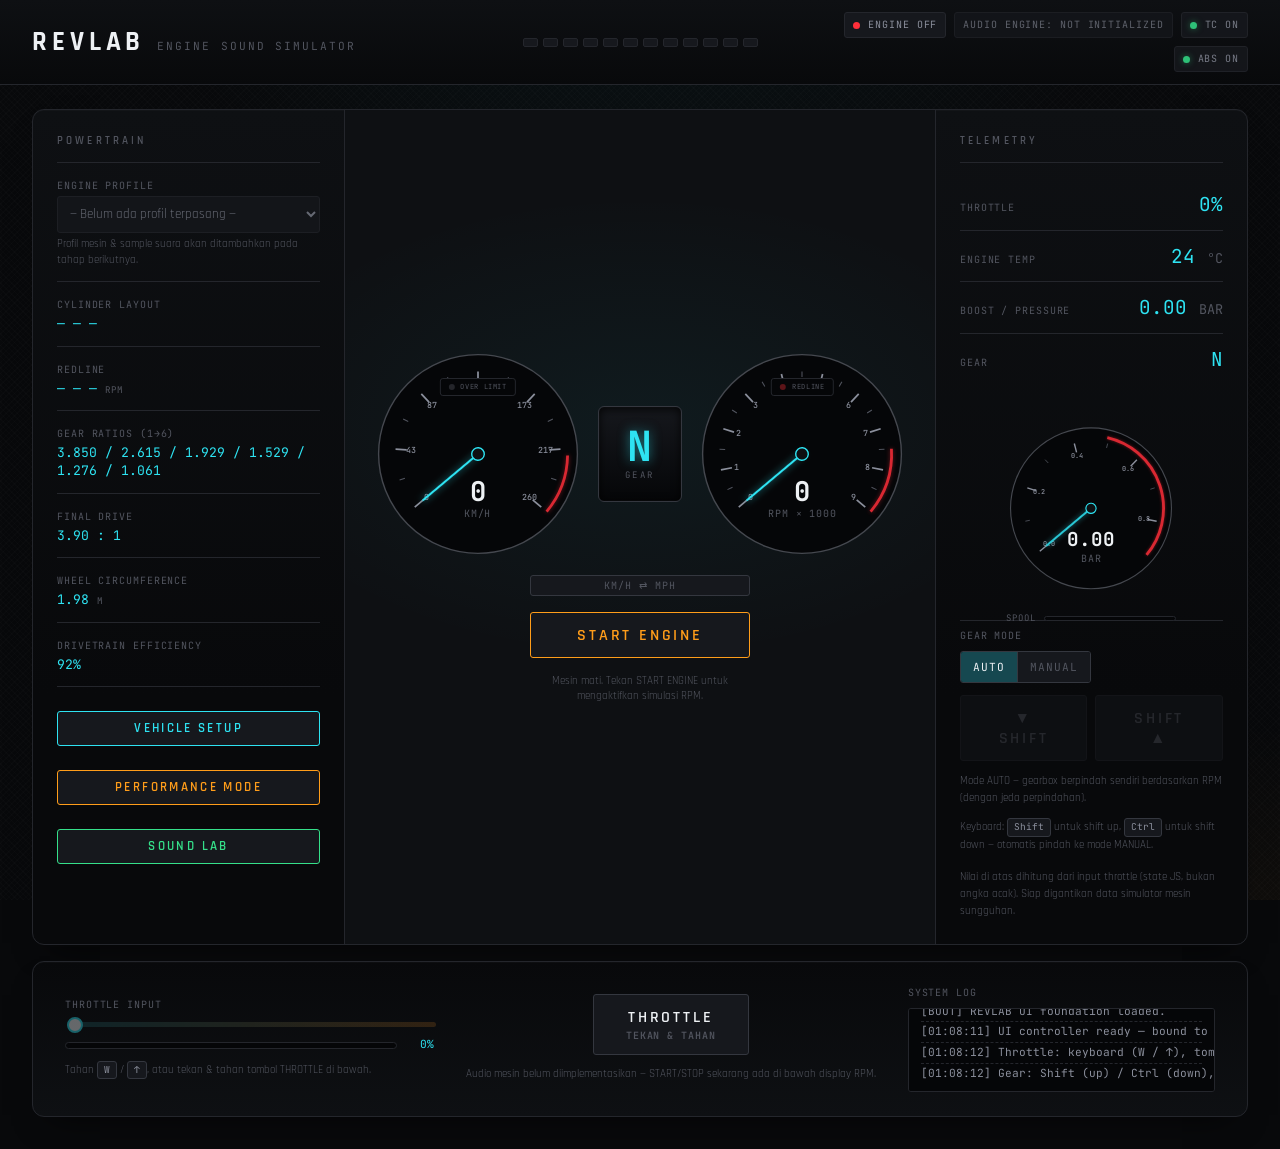
==== revlab/index.html @ c363e799 "Hapus semua file lama & extract/upload revlab-rpm-audio-turbo.zip lewat GitHub Uploader" ====
<!DOCTYPE html>
<html lang="id">
<head>
  <meta charset="UTF-8" />
  <meta name="viewport" content="width=device-width, initial-scale=1.0, viewport-fit=cover" />
  <title>REVLAB — Racing Engine Sound Simulator</title>
  <meta name="description" content="REVLAB: simulator suara mesin balap interaktif berbasis browser." />

  <!-- Fonts: Rajdhani (display/technical), JetBrains Mono (telemetry digits) -->
  <link rel="preconnect" href="https://fonts.googleapis.com" />
  <link rel="preconnect" href="https://fonts.gstatic.com" crossorigin />
  <link href="https://fonts.googleapis.com/css2?family=Rajdhani:wght@500;600;700&family=JetBrains+Mono:wght@400;500;700&display=swap" rel="stylesheet" />

  <link rel="stylesheet" href="css/variables.css" />
  <link rel="stylesheet" href="css/base.css" />
  <link rel="stylesheet" href="css/layout.css" />
  <link rel="stylesheet" href="css/components.css" />
  <link rel="stylesheet" href="css/responsive.css" />
</head>
<body>

  <div class="app" id="app">

    <!-- ============ COCKPIT TOP BAR: brand / shift lights / status ============ -->
    <header class="topbar">
      <div class="topbar__brand">
        <span class="topbar__logo">REVLAB</span>
        <span class="topbar__tagline">ENGINE SOUND SIMULATOR</span>
      </div>

      <!-- 12 LED segments, built + driven by ui-controller.js from the
           real RPM state (RPMSimulator via EngineState) — same "generate
           in JS from real constants" pattern as gaugeboxRatios below, no
           hand-typed light count. -->
      <div class="shiftlights" id="shiftLights" aria-hidden="true"></div>

      <div class="topbar__status">
        <div class="status-chip" id="engineStatusChip" data-state="off">
          <span class="status-chip__dot"></span>
          <span class="status-chip__label" id="engineStatusLabel">ENGINE OFF</span>
        </div>
        <div class="status-chip status-chip--muted">
          <span class="status-chip__label" id="audioStatusLabel">AUDIO ENGINE: NOT INITIALIZED</span>
        </div>
        <!-- Static system indicators — constant feature flags, not
             sensor telemetry, so these are never touched per-frame. -->
        <div class="status-chip status-chip--static">
          <span class="status-chip__dot status-chip__dot--ok"></span>
          <span class="status-chip__label">TC ON</span>
        </div>
        <div class="status-chip status-chip--static">
          <span class="status-chip__dot status-chip__dot--ok"></span>
          <span class="status-chip__label">ABS ON</span>
        </div>
      </div>
    </header>

    <!-- ============ MAIN GRID ============ -->
    <main class="dash">

      <!-- LEFT PANEL: Engine / Vehicle Select -->
      <section class="panel panel--engine" aria-label="Engine selection">
        <h2 class="panel__title">POWERTRAIN</h2>

        <div class="field">
          <label class="field__label" for="engineSelect">ENGINE PROFILE</label>
          <select id="engineSelect" class="field__select" disabled>
            <option>— Belum ada profil terpasang —</option>
          </select>
          <p class="field__hint">Profil mesin &amp; sample suara akan ditambahkan pada tahap berikutnya.</p>
        </div>

        <div class="field">
          <span class="field__label">CYLINDER LAYOUT</span>
          <div class="field__value field__value--mono">— — —</div>
        </div>

        <div class="field">
          <span class="field__label">REDLINE</span>
          <div class="field__value field__value--mono">— — — <small>RPM</small></div>
        </div>

        <!-- GEARBOX SPEC — filled in by ui-controller.js at init from
             Gearbox's actual constants (js/modules/gearbox.js), never
             hand-typed here, so this can't drift out of sync with the
             numbers the simulation loop is really using. -->
        <div class="field">
          <span class="field__label">GEAR RATIOS (1→6)</span>
          <div class="field__value field__value--mono" id="gearboxRatios">— — —</div>
        </div>

        <div class="field">
          <span class="field__label">FINAL DRIVE</span>
          <div class="field__value field__value--mono" id="gearboxFinalDrive">—</div>
        </div>

        <div class="field">
          <span class="field__label">WHEEL CIRCUMFERENCE</span>
          <div class="field__value field__value--mono" id="gearboxWheelCirc">— <small>M</small></div>
        </div>

        <div class="field">
          <span class="field__label">DRIVETRAIN EFFICIENCY</span>
          <div class="field__value field__value--mono" id="gearboxEfficiency">—</div>
        </div>

        <button
          id="vehicleSetupOpenBtn"
          class="btn btn--setup"
          type="button"
        >VEHICLE SETUP</button>

        <button
          id="performanceModeOpenBtn"
          class="btn btn--performance"
          type="button"
        >PERFORMANCE MODE</button>

        <button
          id="soundLabOpenBtn"
          class="btn btn--soundlab"
          type="button"
        >SOUND LAB</button>
      </section>

      <!-- CENTER: HERO — SPEEDOMETER + TACHOMETER, side by side -->
      <!-- Both instruments now sit in the same panel, at the same size,
           sharing the same "--paired" modifier classes for wrap/readout/
           indicator — one shared visual language instead of one hero +
           one shrunken secondary gauge. RPM is still driven by
           RPMSimulator / rendered by gauge.js exactly as before; only
           placement + styling moved. -->
      <section class="panel panel--gauge" aria-label="Speedometer and tachometer">
        <div class="gauge-pair">
          <div class="gauge-wrap gauge-wrap--paired">
            <svg id="speedGauge" class="gauge" viewBox="0 0 300 300" role="img" aria-label="Speedometer, 0">
              <!-- Outer bezel -->
              <circle class="gauge__bezel" cx="150" cy="150" r="142" />

              <!-- Tick arc groups injected by speed-gauge.js -->
              <g id="speedGaugeTicks"></g>

              <!-- Warning/red zone arc near top speed -->
              <path id="speedGaugeWarnArc" class="gauge__warn-arc" d="" />

              <!-- Needle -->
              <g id="speedGaugeNeedle" class="gauge__needle-group">
                <line x1="150" y1="150" x2="150" y2="48" class="gauge__needle" />
                <circle cx="150" cy="150" r="9" class="gauge__hub" />
              </g>
            </svg>

            <div class="gauge__readout gauge__readout--paired">
              <span class="gauge__rpm-value gauge__rpm-value--paired" id="speedValue">0</span>
              <span class="gauge__rpm-unit" id="speedGaugeUnit">KM/H</span>
            </div>

            <div class="speed-warning-indicator speed-warning-indicator--paired" id="speedWarningIndicator" data-active="false" aria-live="polite">
              <span class="redline-indicator__dot"></span>
              <span class="redline-indicator__label">OVER LIMIT</span>
            </div>
          </div>

          <!-- Gear plate — embedded center-console badge docked between
               the two instruments, not tucked in a gauge corner. -->
          <div class="gear-plate" id="gearIndicator" aria-label="Current gear" data-shifting="false">
            <span class="gear-plate__value" id="gearValue">N</span>
            <span class="gear-plate__label">GEAR</span>
          </div>

          <div class="gauge-wrap gauge-wrap--paired">
            <svg id="rpmGauge" class="gauge" viewBox="0 0 300 300" role="img" aria-label="RPM gauge, idle">
              <circle class="gauge__bezel" cx="150" cy="150" r="142" />
              <g id="gaugeTicks"></g>
              <path id="gaugeRedline" class="gauge__redline-arc" d="" />
              <g id="gaugeNeedle" class="gauge__needle-group">
                <line x1="150" y1="150" x2="150" y2="48" class="gauge__needle" />
                <circle cx="150" cy="150" r="9" class="gauge__hub" />
              </g>
            </svg>

            <div class="gauge__readout gauge__readout--paired">
              <span class="gauge__rpm-value gauge__rpm-value--paired" id="rpmValue">0</span>
              <span class="gauge__rpm-unit">RPM × 1000</span>
            </div>

            <div class="redline-indicator redline-indicator--paired" id="redlineIndicator" data-active="false" aria-live="polite">
              <span class="redline-indicator__dot"></span>
              <span class="redline-indicator__label">REDLINE</span>
            </div>
          </div>
        </div>

        <button
          id="speedUnitToggle"
          class="unit-toggle unit-toggle--gauge"
          type="button"
          aria-label="Ganti satuan kecepatan antara KM/H dan MPH"
          title="Ganti satuan KM/H ⇄ MPH"
        >KM/H ⇄ MPH</button>

        <button id="startEngineBtn" class="btn btn--primary btn--start-engine" type="button">
          START ENGINE
        </button>

        <p class="gauge__caption" id="gaugeCaption">Mesin mati. Tekan START ENGINE untuk mengaktifkan telemetri.</p>
      </section>

      <!-- RIGHT PANEL: Telemetry -->
      <section class="panel panel--telemetry" aria-label="Telemetry">
        <h2 class="panel__title">TELEMETRY</h2>

        <ul class="telemetry-list">
          <li class="telemetry-item">
            <span class="telemetry-item__label">THROTTLE</span>
            <span class="telemetry-item__value telemetry-item__value--mono" id="throttleReadout">0%</span>
          </li>
          <li class="telemetry-item">
            <span class="telemetry-item__label">ENGINE TEMP</span>
            <span class="telemetry-item__value telemetry-item__value--mono" id="tempReadout">24 <small>°C</small></span>
          </li>
          <li class="telemetry-item">
            <span class="telemetry-item__label">BOOST / PRESSURE</span>
            <span class="telemetry-item__value telemetry-item__value--mono" id="boostReadout">0.00 <small>BAR</small></span>
          </li>
          <li class="telemetry-item">
            <span class="telemetry-item__label">GEAR</span>
            <span class="telemetry-item__value telemetry-item__value--mono" id="gearReadout">N</span>
          </li>
        </ul>

        <!-- BOOST GAUGE — compact radial dial, same SVG construction as
             the RPM/speed gauges (see js/modules/boost-gauge.js), driven
             every frame by EngineState's turbo/boost model
             (js/modules/engine-state.js, stepBoost()). Scale is
             0..maxBoostBar (VEHICLE SETUP's "MAX BOOST" field), with an
             amber "boost zone" arc near the top like the tachometer's
             redline. -->
        <div class="gauge-wrap gauge-wrap--boost">
          <svg id="boostGauge" class="gauge" viewBox="0 0 300 300" role="img" aria-label="Boost gauge, 0 bar">
            <circle class="gauge__bezel" cx="150" cy="150" r="142" />
            <g id="boostGaugeTicks"></g>
            <path id="boostGaugeZone" class="gauge__redline-arc gauge__redline-arc--boost" d="" />
            <g id="boostGaugeNeedle" class="gauge__needle-group">
              <line x1="150" y1="150" x2="150" y2="48" class="gauge__needle" />
              <circle cx="150" cy="150" r="9" class="gauge__hub" />
            </g>
          </svg>

          <div class="gauge__readout gauge__readout--boost">
            <span class="gauge__rpm-value gauge__rpm-value--boost" id="boostGaugeValue">0.00</span>
            <span class="gauge__rpm-unit" id="boostGaugeUnit">BAR</span>
          </div>

          <div class="turbo-spool-indicator" id="turboSpoolIndicator" aria-hidden="true">
            <span class="turbo-spool-indicator__label">SPOOL</span>
            <div class="turbo-spool-indicator__track">
              <div class="turbo-spool-indicator__fill" id="turboSpoolFill"></div>
            </div>
          </div>
        </div>

        <div class="gear-controls" id="gearControls">
          <div class="gear-controls__mode">
            <span class="field__label">GEAR MODE</span>
            <div class="segmented" id="gearModeToggle" role="group" aria-label="Mode perpindahan gigi">
              <button type="button" class="segmented__btn" data-mode="auto" aria-pressed="true">AUTO</button>
              <button type="button" class="segmented__btn" data-mode="manual" aria-pressed="false">MANUAL</button>
            </div>
          </div>

          <div class="gear-controls__shift">
            <button
              id="shiftDownBtn"
              class="btn btn--shift"
              type="button"
              disabled
              aria-label="Pindah gigi turun"
            >▼ SHIFT</button>
            <button
              id="shiftUpBtn"
              class="btn btn--shift"
              type="button"
              disabled
              aria-label="Pindah gigi naik"
            >SHIFT ▲</button>
          </div>

          <p class="field__hint" id="gearModeHint">Mode AUTO — gearbox berpindah sendiri berdasarkan RPM (dengan jeda perpindahan).</p>
          <p class="field__hint">Keyboard: <kbd class="key">Shift</kbd> untuk shift up, <kbd class="key">Ctrl</kbd> untuk shift down — otomatis pindah ke mode MANUAL.</p>
        </div>

        <p class="panel__note" id="telemetryNote">Nilai di atas dihitung dari input throttle (state JS, bukan angka acak). Siap digantikan data simulator mesin sungguhan.</p>
      </section>

    </main>

    <!-- ============ CONTROL STRIP ============ -->
    <footer class="controls">

      <div class="controls__group">
        <label class="field__label" for="throttleSlider">THROTTLE INPUT</label>
        <input
          type="range"
          id="throttleSlider"
          class="throttle-slider"
          min="0" max="100" value="0" step="1"
          disabled
          aria-describedby="throttleReadout"
        />

        <div class="throttle-indicator" id="throttleIndicator" aria-hidden="true">
          <div class="throttle-indicator__track">
            <div class="throttle-indicator__fill" id="throttleIndicatorFill"></div>
          </div>
          <span class="throttle-indicator__value" id="throttleIndicatorValue">0%</span>
        </div>

        <p class="field__hint">
          Tahan <kbd class="key">W</kbd> / <kbd class="key">&uarr;</kbd>, atau tekan &amp; tahan tombol THROTTLE di bawah.
        </p>
      </div>

      <div class="controls__group controls__group--action">
        <button
          id="throttleButton"
          class="btn btn--throttle"
          type="button"
          data-pressed="false"
          aria-label="Throttle — tekan dan tahan untuk menambah RPM"
        >
          <span class="btn--throttle__label">THROTTLE</span>
          <span class="btn--throttle__hint">tekan &amp; tahan</span>
        </button>

        <p class="controls__note" id="controlsNote">Audio mesin belum diimplementasikan — START/STOP sekarang ada di bawah display RPM.</p>
      </div>

      <div class="controls__group controls__group--log">
        <span class="field__label">SYSTEM LOG</span>
        <div class="log" id="systemLog" role="log" aria-live="polite">
          <p class="log__line">[BOOT] REVLAB UI foundation loaded.</p>
        </div>
      </div>

    </footer>

    <!-- ============ MOBILE THROTTLE PEDAL ============ -->
    <!-- Hidden on desktop via responsive.css; shown as a fixed, large
         press-and-hold pedal on touch/mobile viewports where reaching a
         small footer button is less natural than a bottom-edge pedal. -->
    <button
      id="throttlePedal"
      class="throttle-pedal"
      type="button"
      data-pressed="false"
      aria-label="Pedal gas — tekan dan tahan untuk menambah RPM"
    >
      <span class="throttle-pedal__label">GAS</span>
      <div class="throttle-pedal__meter" aria-hidden="true">
        <div class="throttle-pedal__meter-fill" id="throttlePedalMeterFill"></div>
      </div>
    </button>

    <!-- ============ MOBILE GEAR SHIFTER ============ -->
    <!-- Hidden on desktop via responsive.css. Stacked directly ABOVE the
         gas pedal (same fixed corner) so a thumb can shift and throttle
         without the hand ever leaving that corner of the screen — the
         SHIFT buttons living inside the telemetry panel are out of easy
         reach mid-drive on a phone. -->
    <div class="mobile-shifter" id="mobileShifter">
      <button
        id="mobileGearModeBtn"
        class="mobile-shifter__mode"
        type="button"
        aria-label="Ganti mode perpindahan gigi, AUTO atau MANUAL"
      >AUTO</button>

      <button
        id="mobileShiftUpBtn"
        class="mobile-shifter__btn"
        type="button"
        disabled
        aria-label="Pindah gigi naik"
      >▲</button>

      <div class="mobile-shifter__gear" id="mobileGearValue" aria-label="Gigi saat ini">N</div>

      <button
        id="mobileShiftDownBtn"
        class="mobile-shifter__btn"
        type="button"
        disabled
        aria-label="Pindah gigi turun"
      >▼</button>
    </div>

    <!-- ============ VEHICLE SETUP (modal) ============ -->
    <!-- Fields inside .setup-grid / .setup-gearratios are built by
         ui-controller.js from VehicleSetup's parameter specs (see
         js/modules/vehicle-setup.js) — not hand-typed here, so the form
         can never disagree with the validation rules actually enforced. -->
    <div class="modal-overlay" id="vehicleSetupOverlay" data-open="false" aria-hidden="true">
      <div class="modal" role="dialog" aria-modal="true" aria-labelledby="vehicleSetupTitle">
        <div class="modal__header">
          <h2 class="modal__title" id="vehicleSetupTitle">VEHICLE SETUP</h2>
          <button class="modal__close" id="vehicleSetupCloseBtn" type="button" aria-label="Tutup Vehicle Setup">✕</button>
        </div>

        <div class="modal__body">
          <section class="setup-group">
            <h3 class="setup-group__title">ENGINE CONFIGURATION</h3>
            <div class="setup-field" id="vehicleSetupInductionField">
              <label class="setup-field__label" for="setup-inductionType">INDUCTION TYPE</label>
              <select id="setup-inductionType" class="field__select setup-field__select"></select>
              <p class="field__hint">Menentukan bagaimana boost merespons throttle + RPM — lihat TURBO SIZE &amp; MAX BOOST di bawah.</p>
              <p class="setup-field__msg" id="setup-inductionType-msg" aria-live="polite"></p>
            </div>
          </section>

          <section class="setup-group">
            <h3 class="setup-group__title">ENGINE &amp; PERFORMANCE</h3>
            <div class="setup-grid" id="vehicleSetupEngineGrid"></div>
          </section>

          <section class="setup-group">
            <h3 class="setup-group__title">DRIVETRAIN</h3>
            <div class="setup-grid" id="vehicleSetupDrivetrainGrid"></div>
            <p class="field__label setup-gearratios__label">GEAR RATIOS (1→6)</p>
            <div class="setup-gearratios" id="vehicleSetupGearRatios"></div>
          </section>
        </div>

        <div class="modal__footer">
          <p class="field__hint">Setiap perubahan divalidasi (min/max) dan langsung diterapkan ke simulasi.</p>
          <div class="modal__actions">
            <button class="btn btn--danger" id="vehicleSetupResetBtn" type="button">RESET SETUP</button>
            <button class="btn btn--primary" id="vehicleSetupDoneBtn" type="button">SELESAI</button>
          </div>
        </div>
      </div>
    </div>

    <!-- ============ PERFORMANCE MODE (modal) ============ -->
    <!-- All readouts + graphs here are driven live from EngineState (see
         js/modules/performance-mode.js) — nothing on this panel is
         hand-typed or static. START / PAUSE / RESET control the SAME
         underlying simulation as the cockpit's own START ENGINE button
         (RPMSimulator via EngineState), not a separate parallel sim. -->
    <div class="modal-overlay" id="performanceModeOverlay" data-open="false" aria-hidden="true">
      <div class="modal modal--wide" role="dialog" aria-modal="true" aria-labelledby="performanceModeTitle">
        <div class="modal__header">
          <h2 class="modal__title" id="performanceModeTitle">PERFORMANCE MODE</h2>
          <button class="modal__close" id="performanceModeCloseBtn" type="button" aria-label="Tutup Performance Mode">✕</button>
        </div>

        <div class="modal__body">

          <section class="perf-readouts" aria-label="Performance readouts">
            <div class="perf-stat">
              <span class="perf-stat__label">SPEED</span>
              <span class="perf-stat__value" id="perfSpeed">0<small class="perf-stat__unit">KM/H</small></span>
            </div>
            <div class="perf-stat">
              <span class="perf-stat__label">RPM</span>
              <span class="perf-stat__value" id="perfRpm">0<small class="perf-stat__unit">RPM</small></span>
            </div>
            <div class="perf-stat">
              <span class="perf-stat__label">TORQUE</span>
              <span class="perf-stat__value" id="perfTorque">0<small class="perf-stat__unit">NM</small></span>
            </div>
            <div class="perf-stat">
              <span class="perf-stat__label">POWER</span>
              <span class="perf-stat__value" id="perfPower">0<small class="perf-stat__unit">HP</small></span>
            </div>
            <div class="perf-stat">
              <span class="perf-stat__label">BOOST</span>
              <span class="perf-stat__value" id="perfBoost">0.00<small class="perf-stat__unit">BAR</small></span>
            </div>
            <div class="perf-stat">
              <span class="perf-stat__label">THROTTLE</span>
              <span class="perf-stat__value" id="perfThrottle">0<small class="perf-stat__unit">%</small></span>
            </div>
            <div class="perf-stat">
              <span class="perf-stat__label">GEAR</span>
              <span class="perf-stat__value" id="perfGear">N</span>
            </div>
          </section>

          <section class="perf-graphs" aria-label="Realtime performance graphs">
            <div class="perf-graph">
              <span class="perf-graph__title">SPEED OVER TIME</span>
              <canvas id="perfGraphSpeed" class="perf-graph__canvas" aria-label="Grafik kecepatan terhadap waktu"></canvas>
            </div>
            <div class="perf-graph">
              <span class="perf-graph__title">RPM OVER TIME</span>
              <canvas id="perfGraphRpm" class="perf-graph__canvas" aria-label="Grafik RPM terhadap waktu"></canvas>
            </div>
            <div class="perf-graph">
              <span class="perf-graph__title">TORQUE CURVE</span>
              <canvas id="perfGraphTorque" class="perf-graph__canvas" aria-label="Kurva torsi terhadap RPM"></canvas>
            </div>
            <div class="perf-graph">
              <span class="perf-graph__title">POWER CURVE</span>
              <canvas id="perfGraphPower" class="perf-graph__canvas" aria-label="Kurva tenaga terhadap RPM"></canvas>
            </div>
          </section>

          <p class="field__hint">Semua data (speed, RPM, torque, power) berasal langsung dari simulator (RPMSimulator + EngineState) tiap frame — bukan angka acak/statis.</p>
        </div>

        <div class="modal__footer">
          <span class="perf-sim-state" id="perfSimStateLabel" data-state="stopped">SIMULATION: STOPPED</span>
          <div class="modal__actions">
            <button class="btn btn--danger" id="perfResetBtn" type="button">RESET</button>
            <button class="btn btn--setup" id="perfPauseBtn" type="button" disabled>PAUSE</button>
            <button class="btn btn--primary" id="perfStartBtn" type="button">START</button>
          </div>
        </div>
      </div>
    </div>

    <!-- ============ SOUND LAB (modal) ============ -->
    <!-- Lets the user load their OWN local audio files (Idle / Low RPM /
         Mid RPM / High RPM / Limiter / Turbo / Shift) via <input
         type="file"> + the File API. Files are read entirely client-side
         (URL.createObjectURL) — nothing is ever uploaded anywhere. Any
         category with no custom sample loaded automatically falls back
         to AudioEngine's synthesized Web Audio layer for that category —
         see js/modules/sound-lab.js. Cards are built dynamically by
         ui-controller.js from SoundLab.CATEGORIES, not hand-typed here,
         so this markup can't drift out of sync with the categories the
         module actually supports. -->
    <div class="modal-overlay" id="soundLabOverlay" data-open="false" aria-hidden="true">
      <div class="modal modal--wide" role="dialog" aria-modal="true" aria-labelledby="soundLabTitle">
        <div class="modal__header">
          <h2 class="modal__title" id="soundLabTitle">SOUND LAB</h2>
          <button class="modal__close" id="soundLabCloseBtn" type="button" aria-label="Tutup Sound Lab">✕</button>
        </div>

        <div class="modal__body">
          <p class="field__hint soundlab-privacy">
            🔒 Semua file audio diproses <strong>sepenuhnya di perangkat ini</strong> lewat File API browser — tidak ada yang diupload ke server mana pun. Kategori tanpa audio custom otomatis memakai mesin suara sintesis (Web Audio) bawaan REVLAB.
          </p>

          <div class="field soundlab-master">
            <label class="field__label" for="soundLabMasterVolume">MASTER VOLUME (SOUND LAB)</label>
            <div class="soundlab-volume">
              <input type="range" id="soundLabMasterVolume" min="0" max="100" value="100" step="1" />
              <span class="soundlab-volume__value" id="soundLabMasterVolumeValue">100%</span>
            </div>
          </div>

          <div class="soundlab-grid" id="soundLabGrid" aria-label="Kategori suara mesin"></div>
        </div>

        <div class="modal__footer">
          <span class="field__hint" id="soundLabStatus">Belum ada audio custom — memakai mesin sintesis.</span>
          <div class="modal__actions">
            <button class="btn btn--danger" id="soundLabResetBtn" type="button">RESET SEMUA</button>
            <button class="btn btn--primary" id="soundLabDoneBtn" type="button">SELESAI</button>
          </div>
        </div>
      </div>
    </div>

  </div>

  <script src="js/modules/gauge.js"></script>
  <script src="js/modules/speed-gauge.js"></script>
  <script src="js/modules/boost-gauge.js"></script>
  <script src="js/modules/rpm-simulator.js"></script>
  <script src="js/modules/gearbox.js"></script>
  <script src="js/modules/engine-state.js"></script>
  <script src="js/modules/vehicle-setup.js"></script>
  <script src="js/modules/audio-engine.js"></script>
  <script src="js/modules/sound-lab.js"></script>
  <script src="js/modules/throttle-controller.js"></script>
  <script src="js/modules/ui-controller.js"></script>
  <script src="js/modules/performance-mode.js"></script>
  <script src="js/main.js"></script>
</body>
</html>
---- revlab/css/variables.css ----
/*
  REVLAB — Design Tokens
  Palette: dark motorsport instrument cluster / cockpit telemetry.
  Three functional accents only:
    --accent-cyan   : live digital telemetry data (primary)
    --accent-amber  : caution / heat / mid-band shift lights
    --accent-red    : danger / redline / limiter / over-speed
*/

:root {
  /* ---- Base surfaces (near-black graphite, not flat black) ---- */
  --bg-0: #08090b;      /* app background */
  --bg-1: #0e1013;      /* cockpit bezel surface */
  --bg-2: #16181d;      /* instrument pod / raised surface */
  --bg-3: #1e2127;      /* hover / active surface */
  --bg-recess: #050608; /* recessed dial face, deepest black */

  --border-0: #24262c;
  --border-1: #34373f;
  --border-2: #45484f;

  /* ---- Text ---- */
  --text-0: #eef1f4;    /* primary digital readout */
  --text-1: #8b8f9c;    /* secondary / labels */
  --text-2: #52555f;    /* muted / disabled / tick marks */

  /* ---- Accents ---- */
  --accent-amber: #ff9d1a;
  --accent-amber-dim: #6b4318;
  --accent-cyan: #2ee3f2;
  --accent-cyan-dim: #164850;

  --accent-red: #ff2f3a;
  --accent-red-dim: #5c1418;
  --accent-danger: var(--accent-red);
  --accent-ok: #35e08a;

  /* ---- Glow (used sparingly — active gauges / shift lights / warnings only) ---- */
  --glow-cyan: 0 0 10px rgba(46, 227, 242, 0.55), 0 0 2px rgba(46, 227, 242, 0.9);
  --glow-amber: 0 0 10px rgba(255, 157, 26, 0.55), 0 0 2px rgba(255, 157, 26, 0.9);
  --glow-red: 0 0 14px rgba(255, 47, 58, 0.7), 0 0 3px rgba(255, 47, 58, 0.95);

  /* ---- Typography ---- */
  --font-display: 'Rajdhani', 'Segoe UI', sans-serif;
  --font-mono: 'JetBrains Mono', 'Courier New', monospace;
  --font-body: 'Rajdhani', 'Segoe UI', sans-serif;

  --fs-xs: 0.7rem;
  --fs-sm: 0.82rem;
  --fs-md: 0.98rem;
  --fs-lg: 1.2rem;
  --fs-xl: 1.7rem;
  --fs-2xl: 2.6rem;
  --fs-3xl: 3.9rem;

  --tracking-wide: 0.09em;
  --tracking-wider: 0.18em;
  --tracking-widest: 0.28em;

  /* ---- Spacing ---- */
  --sp-1: 4px;
  --sp-2: 8px;
  --sp-3: 12px;
  --sp-4: 16px;
  --sp-5: 24px;
  --sp-6: 32px;
  --sp-7: 48px;

  /* ---- Radius / elevation (tighter, more technical than SaaS-rounded) ---- */
  --radius-sm: 3px;
  --radius-md: 6px;
  --radius-lg: 12px;

  --shadow-panel: 0 1px 0 rgba(255, 255, 255, 0.02) inset,
                  0 16px 32px -18px rgba(0, 0, 0, 0.75);
  --shadow-recess: inset 0 2px 10px rgba(0, 0, 0, 0.85),
                   inset 0 0 0 1px rgba(255, 255, 255, 0.02);

  /* ---- Motion ---- */
  --ease-out: cubic-bezier(0.22, 1, 0.36, 1);
  --dur-fast: 120ms;
  --dur-med: 240ms;
}
---- revlab/css/base.css ----
/* REVLAB — Base reset & element defaults */

*,
*::before,
*::after {
  box-sizing: border-box;
}

html, body {
  height: 100%;
}

body {
  margin: 0;
  background: var(--bg-0);
  color: var(--text-0);
  font-family: var(--font-body);
  font-size: var(--fs-md);
  line-height: 1.4;
  -webkit-font-smoothing: antialiased;
  /* Cockpit ambience: faint top/bottom instrument glow + a very subtle
     technical weave texture standing in for brushed carbon fiber. Kept
     deliberately low-contrast so it reads as material, not decoration. */
  background-image:
    radial-gradient(ellipse 900px 480px at 50% -8%, rgba(46, 227, 242, 0.06), transparent 60%),
    radial-gradient(ellipse 700px 420px at 100% 108%, rgba(255, 157, 26, 0.045), transparent 60%),
    repeating-linear-gradient(135deg, rgba(255, 255, 255, 0.012) 0px, rgba(255, 255, 255, 0.012) 1px, transparent 1px, transparent 4px),
    repeating-linear-gradient(45deg, rgba(255, 255, 255, 0.010) 0px, rgba(255, 255, 255, 0.010) 1px, transparent 1px, transparent 4px);
  background-attachment: fixed;
}

h1, h2, h3 {
  margin: 0;
  font-family: var(--font-display);
  font-weight: 600;
  letter-spacing: var(--tracking-wide);
}

p {
  margin: 0;
}

ul, li {
  margin: 0;
  padding: 0;
  list-style: none;
}

button {
  font-family: inherit;
  cursor: pointer;
}

select, input {
  font-family: inherit;
}

button:disabled,
select:disabled,
input:disabled {
  cursor: not-allowed;
}

svg {
  display: block;
}

small {
  font-size: 0.7em;
  color: var(--text-2);
}

/* Visible keyboard focus, kept consistent across controls */
:focus-visible {
  outline: 2px solid var(--accent-cyan);
  outline-offset: 2px;
}

/* Respect reduced motion preference throughout */
@media (prefers-reduced-motion: reduce) {
  *, *::before, *::after {
    animation-duration: 0.001ms !important;
    animation-iteration-count: 1 !important;
    transition-duration: 0.001ms !important;
    scroll-behavior: auto !important;
  }
}
---- revlab/css/layout.css ----
/* REVLAB — Structural layout: one unified cockpit composition */

.app {
  min-height: 100%;
  display: flex;
  flex-direction: column;
}

/* ---------- Cockpit top bar: shift lights + status ---------- */
.topbar {
  display: grid;
  grid-template-columns: 1fr auto 1fr;
  align-items: center;
  gap: var(--sp-4);
  padding: var(--sp-3) var(--sp-6);
  border-bottom: 1px solid var(--border-0);
  background: linear-gradient(180deg, var(--bg-1), var(--bg-0));
}

.topbar__brand {
  display: flex;
  align-items: baseline;
  gap: var(--sp-3);
}

.topbar__status {
  display: flex;
  align-items: center;
  justify-content: flex-end;
  gap: var(--sp-2);
  flex-wrap: wrap;
}

/* ---------- Main cockpit: one bezel, three zones divided by hairlines
   instead of three separate elevated cards ---------- */
.dash {
  flex: 1;
  display: grid;
  grid-template-columns: minmax(200px, 0.82fr) minmax(360px, 1.55fr) minmax(200px, 0.82fr);
  margin: var(--sp-5) var(--sp-6) 0;
  border: 1px solid var(--border-0);
  border-radius: var(--radius-lg);
  background: linear-gradient(180deg, var(--bg-1), var(--bg-0) 70%);
  box-shadow: var(--shadow-panel);
  overflow: hidden;
}

.panel--gauge {
  display: flex;
  flex-direction: column;
  align-items: center;
  justify-content: center;
  text-align: center;
  gap: var(--sp-4);
  background:
    radial-gradient(ellipse 640px 360px at 50% 38%, rgba(46, 227, 242, 0.05), transparent 65%),
    var(--bg-1);
}

/* ---------- Control strip (footer console) ---------- */
.controls {
  display: grid;
  grid-template-columns: 1.2fr auto 1fr;
  align-items: center;
  gap: var(--sp-6);
  margin: var(--sp-4) var(--sp-6) var(--sp-6);
  padding: var(--sp-5) var(--sp-6);
  border: 1px solid var(--border-0);
  border-radius: var(--radius-lg);
  background: linear-gradient(0deg, var(--bg-1), var(--bg-0));
  box-shadow: var(--shadow-panel);
}

.controls__group {
  display: flex;
  flex-direction: column;
  gap: var(--sp-2);
  min-width: 0;
}

.controls__group--action {
  align-items: center;
  text-align: center;
}

.controls__group--log {
  min-width: 0;
}
---- revlab/css/components.css ----
/* REVLAB — Components */

/* ---------- Brand ---------- */
.topbar__logo {
  font-family: var(--font-display);
  font-weight: 700;
  font-size: var(--fs-xl);
  letter-spacing: var(--tracking-wider);
  color: var(--text-0);
}

.topbar__tagline {
  font-family: var(--font-mono);
  font-size: var(--fs-xs);
  letter-spacing: var(--tracking-wider);
  color: var(--text-2);
  text-transform: uppercase;
}

/* ---------- Shift-light bar ---------- */
.shiftlights {
  display: flex;
  align-items: center;
  gap: 5px;
  justify-self: center;
}

.shiftlight {
  width: 15px;
  height: 9px;
  border-radius: 2px;
  background: var(--bg-2);
  border: 1px solid var(--border-0);
  transition: background var(--dur-fast) var(--ease-out),
              box-shadow var(--dur-fast) var(--ease-out),
              border-color var(--dur-fast) var(--ease-out);
}

.shiftlight[data-band="lo"][data-on="true"] {
  background: var(--accent-cyan);
  border-color: var(--accent-cyan);
  box-shadow: var(--glow-cyan);
}

.shiftlight[data-band="mid"][data-on="true"] {
  background: var(--accent-amber);
  border-color: var(--accent-amber);
  box-shadow: var(--glow-amber);
}

.shiftlight[data-band="hi"][data-on="true"] {
  background: var(--accent-red);
  border-color: var(--accent-red);
  box-shadow: var(--glow-red);
}

.shiftlight[data-flash="true"] {
  animation: shiftlight-flash 160ms steps(1) 3;
}

@keyframes shiftlight-flash {
  0%, 100% { opacity: 1; }
  50% { opacity: 0.15; }
}

/* ---------- Status chip ---------- */
.status-chip {
  display: flex;
  align-items: center;
  gap: var(--sp-2);
  padding: 5px var(--sp-2);
  border: 1px solid var(--border-0);
  border-radius: var(--radius-sm);
  background: var(--bg-2);
}

.status-chip__label {
  font-family: var(--font-mono);
  font-size: 10px;
  letter-spacing: var(--tracking-wide);
  color: var(--text-1);
}

.status-chip__dot {
  width: 7px;
  height: 7px;
  border-radius: 50%;
  background: var(--text-2);
  box-shadow: none;
}

.status-chip[data-state="off"] .status-chip__dot {
  background: var(--accent-red);
}

.status-chip[data-state="idle"] .status-chip__dot {
  background: var(--accent-ok);
  box-shadow: 0 0 8px rgba(53, 224, 138, 0.6);
}

.status-chip[data-state="redline"] .status-chip__dot {
  background: var(--accent-red);
  box-shadow: var(--glow-red);
}

.status-chip[data-state="redline"] .status-chip__label {
  color: var(--accent-red);
}

.status-chip--muted {
  opacity: 0.65;
}

/* Static feature indicators (TC / ABS) — constant system state, not
   telemetry: no per-frame JS writes to these. */
.status-chip--static {
  opacity: 0.85;
}

.status-chip__dot--ok {
  background: var(--accent-ok);
  box-shadow: 0 0 6px rgba(53, 224, 138, 0.5);
}

/* ---------- Panel ---------- */
.panel {
  padding: var(--sp-5);
  display: flex;
  flex-direction: column;
  gap: var(--sp-4);
  min-width: 0;
}

.panel--engine {
  border-right: 1px solid var(--border-0);
}

.panel--telemetry {
  border-left: 1px solid var(--border-0);
}

.panel__title {
  font-size: var(--fs-xs);
  letter-spacing: var(--tracking-widest);
  color: var(--text-2);
  padding-bottom: var(--sp-3);
  border-bottom: 1px solid var(--border-0);
}

.panel__note {
  font-size: var(--fs-xs);
  color: var(--text-2);
  line-height: 1.5;
}

/* ---------- Fields (powertrain spec placard) ---------- */
.field {
  display: flex;
  flex-direction: column;
  gap: 3px;
  padding-bottom: var(--sp-3);
  border-bottom: 1px solid var(--border-0);
}

.field:last-child {
  border-bottom: none;
  padding-bottom: 0;
}

.field__label {
  font-family: var(--font-mono);
  font-size: 10px;
  letter-spacing: var(--tracking-wide);
  color: var(--text-2);
  text-transform: uppercase;
}

.field__select {
  background: var(--bg-2);
  border: 1px solid var(--border-0);
  color: var(--text-1);
  padding: var(--sp-2);
  border-radius: var(--radius-sm);
  font-size: var(--fs-sm);
}

.field__hint {
  font-size: var(--fs-xs);
  color: var(--text-2);
  line-height: 1.5;
}

.field__value {
  font-size: var(--fs-md);
  color: var(--text-0);
}

.field__value--mono {
  font-family: var(--font-mono);
  color: var(--accent-cyan);
  font-size: var(--fs-sm);
}

/* ---------- Gauge (signature element) ---------- */
.gauge-wrap {
  position: relative;
  width: min(100%, 300px);
  aspect-ratio: 1 / 1;
}

.gauge {
  width: 100%;
  height: 100%;
  overflow: visible;
}

.gauge__bezel {
  fill: var(--bg-recess);
  stroke: var(--border-2);
  stroke-width: 2;
}

.gauge__tick {
  stroke: var(--text-2);
  stroke-width: 1.5;
}

.gauge__tick--major {
  stroke: var(--text-1);
  stroke-width: 2.5;
}

.gauge__tick-label {
  fill: var(--text-1);
  font-family: var(--font-mono);
  font-size: 12px;
  font-weight: 500;
  text-anchor: middle;
}

.gauge__redline-arc {
  fill: none;
  stroke: var(--accent-red);
  stroke-width: 4;
  opacity: 0.85;
  filter: drop-shadow(0 0 3px rgba(255, 47, 58, 0.5));
}

/* Speedometer's own top-speed warning zone — same construction as
   .gauge__redline-arc, both use the danger color; speed and RPM redlines
   are functionally the same "approaching the ceiling" cue on this dial
   language, so they share styling rather than needing a second hue. */
.gauge__warn-arc {
  fill: none;
  stroke: var(--accent-red);
  stroke-width: 4;
  opacity: 0.85;
  filter: drop-shadow(0 0 3px rgba(255, 47, 58, 0.5));
}

.gauge__needle-group {
  transform-origin: 150px 150px;
  transform: rotate(0deg);
  /* No CSS transition here on purpose: RPMSimulator updates the needle
     angle every requestAnimationFrame tick with its own physics-based
     smoothing (engine inertia). A CSS transition on top would fight
     that and introduce a second, uncontrolled layer of lag. */
}

.gauge__needle {
  stroke: var(--accent-cyan);
  stroke-width: 3;
  stroke-linecap: round;
  filter: drop-shadow(0 0 5px rgba(46, 227, 242, 0.65));
}

.gauge__hub {
  fill: var(--bg-1);
  stroke: var(--accent-cyan);
  stroke-width: 2;
}

.gauge__readout {
  position: absolute;
  left: 50%;
  bottom: 22%;
  transform: translateX(-50%);
  display: flex;
  flex-direction: column;
  align-items: center;
  gap: 2px;
}

.gauge__rpm-value {
  font-family: var(--font-mono);
  font-size: var(--fs-2xl);
  font-weight: 700;
  color: var(--text-0);
  line-height: 1;
  font-variant-numeric: tabular-nums;
}

.gauge__rpm-unit {
  font-family: var(--font-mono);
  font-size: 10px;
  color: var(--text-2);
  letter-spacing: var(--tracking-wide);
}

.gauge__caption {
  font-size: var(--fs-xs);
  color: var(--text-2);
  max-width: 36ch;
}

/* ---------- Paired gauges (speedometer + tachometer, side by side) ----
   Speedometer and tachometer live in the same instrument pod at the
   same size, with a gear plate docked between them, so the pair reads
   as one composed cluster rather than two separate widgets. */
.gauge-pair {
  position: relative;
  display: flex;
  flex-wrap: nowrap;
  align-items: center;
  justify-content: center;
  gap: var(--sp-3);
  width: 100%;
}

.gauge-wrap--paired {
  width: calc((100% - var(--sp-3) * 2 - 96px) / 2);
  max-width: 210px;
  margin: 0 auto;
  flex-shrink: 1;
}

.gauge__readout--paired {
  bottom: 18%;
}

.gauge__rpm-value--paired {
  font-size: var(--fs-xl);
}

.redline-indicator--paired,
.speed-warning-indicator--paired {
  top: 8%;
  padding: 2px 6px;
}

/* ---------- Boost gauge (compact, lives in the TELEMETRY panel) --------
   Same SVG construction/classes as the RPM & speed gauges (.gauge,
   .gauge__bezel, .gauge__tick, .gauge__needle-group, etc. — see
   js/modules/boost-gauge.js), just sized down to sit under the
   BOOST/PRESSURE readout instead of in the hero instrument pod. */
.gauge-wrap--boost {
  width: min(100%, 170px);
  margin: var(--sp-3) auto 0;
}

.gauge__redline-arc--boost {
  /* Reuses .gauge__redline-arc's amber "zone" styling as-is — this
     modifier exists so the boost-zone arc is addressable/tunable
     separately from the RPM redline arc without duplicating the base
     rule, even though at default both render identically. */
  stroke-width: 5;
}

.gauge__readout--boost {
  bottom: 20%;
}

.gauge__rpm-value--boost {
  font-size: var(--fs-lg);
}

/* ---------- Turbo spool indicator (under the boost gauge) --------------
   Same track/fill construction as .throttle-indicator above, just
   vertically stacked with a label instead of inline — shows
   EngineState's turboSpoolFraction (turbine/rotor inertia), which is
   deliberately a SEPARATE reading from the boost needle itself: spool
   can stay high for a moment after a blow-off vents the actual boost
   pressure, and this bar is what makes that lag visible. */
.turbo-spool-indicator {
  display: flex;
  align-items: center;
  gap: var(--sp-2);
  margin-top: var(--sp-2);
  width: 100%;
}

.turbo-spool-indicator__label {
  font-family: var(--font-mono);
  font-size: 9px;
  letter-spacing: var(--tracking-wide);
  color: var(--text-2);
  white-space: nowrap;
}

.turbo-spool-indicator__track {
  flex: 1;
  height: 5px;
  border-radius: 3px;
  background: var(--bg-recess);
  border: 1px solid var(--border-0);
  overflow: hidden;
}

.turbo-spool-indicator__fill {
  height: 100%;
  width: 0%;
  border-radius: 3px;
  background: linear-gradient(90deg, var(--accent-cyan-dim), var(--accent-amber));
  /* No CSS transition, same reasoning as .throttle-indicator__fill —
     EngineState already smooths spoolFraction itself every physics
     tick (spool inertia), so a CSS transition here would double the
     lag on top of the real physics. */
}

.redline-indicator--paired .redline-indicator__label,
.speed-warning-indicator--paired .redline-indicator__label {
  font-size: 7px;
  letter-spacing: var(--tracking-wide);
}

/* ---------- Gear plate — embedded center console badge, docked between
   the two gauges instead of tucked into a gauge corner ---------- */
.gear-plate {
  flex: 0 0 auto;
  width: 84px;
  height: 96px;
  display: flex;
  flex-direction: column;
  align-items: center;
  justify-content: center;
  gap: 2px;
  border-radius: var(--radius-md);
  border: 1px solid var(--border-1);
  background:
    linear-gradient(180deg, var(--bg-2), var(--bg-recess));
  box-shadow: var(--shadow-recess);
}

.gear-plate__value {
  font-family: var(--font-mono);
  font-weight: 700;
  font-size: 2.6rem;
  line-height: 1;
  color: var(--accent-cyan);
  text-shadow: 0 0 12px rgba(46, 227, 242, 0.5);
  font-variant-numeric: tabular-nums;
}

.gear-plate__label {
  font-family: var(--font-mono);
  font-size: 9px;
  letter-spacing: var(--tracking-widest);
  color: var(--text-2);
}

/* Brief pulse while the gearbox is "locked" mid-shift (see
   engine-state.js SHIFT_LOCK_MS) — gives the same pause a visible cue
   instead of the gear value just silently freezing for a quarter
   second. */
.gear-plate[data-shifting="true"] {
  border-color: var(--accent-amber);
}

.gear-plate[data-shifting="true"] .gear-plate__value {
  color: var(--accent-amber);
  text-shadow: 0 0 12px rgba(255, 157, 26, 0.5);
  opacity: 0.7;
}

/* ---------- Redline indicator (warning lamp above the gauge) ---------- */
.redline-indicator {
  position: absolute;
  top: 14%;
  left: 50%;
  transform: translateX(-50%);
  display: flex;
  align-items: center;
  gap: 6px;
  padding: 3px var(--sp-2);
  border-radius: var(--radius-sm);
  border: 1px solid var(--border-0);
  background: var(--bg-recess);
}

.redline-indicator__dot {
  width: 6px;
  height: 6px;
  border-radius: 50%;
  background: var(--accent-red-dim);
}

.redline-indicator__label {
  font-family: var(--font-mono);
  font-size: 9px;
  letter-spacing: var(--tracking-wider);
  color: var(--text-2);
}

.redline-indicator[data-active="true"] {
  border-color: var(--accent-red);
  background: rgba(255, 47, 58, 0.14);
}

.redline-indicator[data-active="true"] .redline-indicator__dot {
  background: var(--accent-red);
  box-shadow: var(--glow-red);
}

.redline-indicator[data-active="true"] .redline-indicator__label {
  color: var(--accent-red);
}

/* ---------- Speed warning indicator (red-zone lamp on the speedometer) ---------- */
.speed-warning-indicator {
  position: absolute;
  top: 14%;
  left: 50%;
  transform: translateX(-50%);
  display: flex;
  align-items: center;
  gap: 6px;
  padding: 3px var(--sp-2);
  border-radius: var(--radius-sm);
  border: 1px solid var(--border-0);
  background: var(--bg-recess);
}

.speed-warning-indicator .redline-indicator__dot {
  background: var(--text-2);
  opacity: 0.4;
}

.speed-warning-indicator[data-active="true"] {
  border-color: var(--accent-red);
  background: rgba(255, 47, 58, 0.16);
}

.speed-warning-indicator[data-active="true"] .redline-indicator__dot {
  background: var(--accent-red);
  opacity: 1;
  box-shadow: var(--glow-red);
}

.speed-warning-indicator[data-active="true"] .redline-indicator__label {
  color: var(--accent-red);
}

/* ---------- Telemetry ribbon (thin dividers, no boxed cards) ---------- */
.telemetry-list {
  display: flex;
  flex-direction: column;
}

.telemetry-item {
  display: flex;
  align-items: baseline;
  justify-content: space-between;
  padding: var(--sp-3) 0;
  border-bottom: 1px solid var(--border-0);
}

.telemetry-item:last-child {
  border-bottom: none;
}

.telemetry-item__label {
  font-family: var(--font-mono);
  font-size: 10px;
  color: var(--text-2);
  letter-spacing: var(--tracking-wide);
}

.telemetry-item__value {
  font-size: var(--fs-md);
  color: var(--text-0);
}

.telemetry-item__value--mono {
  font-family: var(--font-mono);
  color: var(--accent-cyan);
  font-size: var(--fs-lg);
  font-variant-numeric: tabular-nums;
}

.telemetry-item__value-group {
  display: flex;
  align-items: baseline;
  gap: var(--sp-3);
}

/* ---------- Unit toggle (speed KM/H ⇄ MPH) ---------- */
.unit-toggle {
  font-family: var(--font-mono);
  font-size: 10px;
  letter-spacing: var(--tracking-wide);
  padding: 3px var(--sp-2);
  border-radius: var(--radius-sm);
  border: 1px solid var(--border-1);
  background: var(--bg-2);
  color: var(--text-2);
  cursor: pointer;
  white-space: nowrap;
  transition: border-color var(--dur-fast) var(--ease-out),
              color var(--dur-fast) var(--ease-out);
}

.unit-toggle:hover {
  border-color: var(--accent-cyan);
  color: var(--accent-cyan);
}

/* ---------- Gauge-face utility buttons ---------- */
.unit-toggle--gauge {
  width: min(100%, 220px);
}

.btn--start-engine {
  width: min(100%, 220px);
}

/* ---------- Gear controls (mode + manual shift) ---------- */
.gear-controls {
  display: flex;
  flex-direction: column;
  gap: var(--sp-3);
  padding-top: var(--sp-2);
  border-top: 1px solid var(--border-0);
}

.gear-controls__mode {
  display: flex;
  flex-direction: column;
  gap: var(--sp-2);
}

.segmented {
  display: flex;
  border: 1px solid var(--border-1);
  border-radius: var(--radius-sm);
  overflow: hidden;
  width: fit-content;
}

.segmented__btn {
  font-family: var(--font-mono);
  font-size: var(--fs-xs);
  letter-spacing: var(--tracking-wide);
  padding: var(--sp-2) var(--sp-3);
  border: none;
  background: var(--bg-2);
  color: var(--text-2);
  cursor: pointer;
  transition: background var(--dur-fast) var(--ease-out),
              color var(--dur-fast) var(--ease-out);
}

.segmented__btn + .segmented__btn {
  border-left: 1px solid var(--border-1);
}

.segmented__btn[aria-pressed="true"] {
  background: var(--accent-cyan-dim);
  color: var(--text-0);
}

.gear-controls__shift {
  display: flex;
  gap: var(--sp-2);
}

.btn--shift {
  flex: 1;
  font-family: var(--font-mono);
  font-size: var(--fs-sm);
  letter-spacing: var(--tracking-wide);
  padding: var(--sp-3);
  text-align: center;
}

.btn--shift:not(:disabled):hover {
  background: var(--accent-cyan);
  border-color: var(--accent-cyan);
  color: var(--bg-0);
}

/* ---------- Throttle slider ---------- */
.throttle-slider {
  -webkit-appearance: none;
  appearance: none;
  width: 100%;
  height: 5px;
  border-radius: 3px;
  background: linear-gradient(90deg, var(--accent-cyan-dim), var(--accent-amber-dim));
  outline: none;
}

.throttle-slider::-webkit-slider-thumb {
  -webkit-appearance: none;
  appearance: none;
  width: 16px;
  height: 16px;
  border-radius: 50%;
  background: var(--text-0);
  border: 2px solid var(--accent-cyan);
  cursor: pointer;
}

.throttle-slider::-moz-range-thumb {
  width: 16px;
  height: 16px;
  border-radius: 50%;
  background: var(--text-0);
  border: 2px solid var(--accent-cyan);
  cursor: pointer;
}

.throttle-slider:disabled {
  opacity: 0.4;
}

/* ---------- Throttle realtime indicator ---------- */
.throttle-indicator {
  display: flex;
  align-items: center;
  gap: var(--sp-3);
}

.throttle-indicator__track {
  flex: 1;
  height: 7px;
  border-radius: 4px;
  background: var(--bg-recess);
  border: 1px solid var(--border-0);
  overflow: hidden;
}

.throttle-indicator__fill {
  height: 100%;
  width: 0%;
  border-radius: 4px;
  background: linear-gradient(90deg, var(--accent-cyan-dim), var(--accent-cyan), var(--accent-amber));
  /* Deliberately no CSS transition: ThrottleController already ramps
     this value smoothly every animation frame (press/hold/release +
     engine inertia). A CSS transition on top would double up the
     smoothing and add uncontrolled lag, same reasoning as the gauge
     needle in .gauge__needle-group above. */
}

.throttle-indicator__value {
  font-family: var(--font-mono);
  font-size: var(--fs-xs);
  color: var(--accent-cyan);
  min-width: 3.5ch;
  text-align: right;
}

.key {
  display: inline-block;
  padding: 1px 6px;
  border-radius: 3px;
  border: 1px solid var(--border-1);
  background: var(--bg-2);
  font-family: var(--font-mono);
  font-size: 0.85em;
  color: var(--text-1);
}

/* ---------- Desktop throttle button (press & hold) ---------- */
.btn--throttle {
  display: flex;
  flex-direction: column;
  align-items: center;
  gap: 2px;
  border-color: var(--accent-cyan-dim);
  color: var(--accent-cyan);
  -webkit-user-select: none;
  user-select: none;
  touch-action: none; /* let ThrottleController's Pointer Events own this element */
}

.btn--throttle__label {
  font-size: var(--fs-md);
}

.btn--throttle__hint {
  font-family: var(--font-mono);
  font-size: 10px;
  letter-spacing: var(--tracking-wide);
  color: var(--text-2);
  text-transform: uppercase;
}

.btn--throttle:not(:disabled):hover {
  background: var(--bg-3);
  border-color: var(--accent-cyan);
}

.btn--throttle[data-pressed="true"] {
  background: var(--accent-cyan);
  border-color: var(--accent-cyan);
  color: var(--bg-0);
  box-shadow: var(--glow-cyan);
}

.btn--throttle[data-pressed="true"] .btn--throttle__hint {
  color: var(--bg-1);
}

/* ---------- Mobile virtual throttle pedal ---------- */
/* Hidden by default (desktop); responsive.css turns this on for
   touch/mobile viewports. Fixed to the bottom-right edge, thumb-sized,
   so it behaves like a real gas pedal rather than a small UI button. */
.throttle-pedal {
  display: none;
  position: fixed;
  right: var(--sp-4);
  bottom: var(--sp-4);
  z-index: 50;
  width: 92px;
  height: 92px;
  border-radius: 50%;
  border: 2px solid var(--accent-cyan-dim);
  background: radial-gradient(circle at 35% 30%, var(--bg-3), var(--bg-recess) 70%);
  box-shadow: var(--shadow-panel);
  flex-direction: column;
  align-items: center;
  justify-content: center;
  gap: var(--sp-1);
  -webkit-user-select: none;
  user-select: none;
  touch-action: none; /* critical: prevents scroll/zoom from stealing the hold gesture */
}

.throttle-pedal__label {
  font-family: var(--font-display);
  font-weight: 700;
  font-size: var(--fs-md);
  letter-spacing: var(--tracking-wider);
  color: var(--accent-cyan);
}

.throttle-pedal__meter {
  width: 56px;
  height: 5px;
  border-radius: 3px;
  background: var(--bg-2);
  overflow: hidden;
}

.throttle-pedal__meter-fill {
  height: 100%;
  width: 0%;
  border-radius: 3px;
  background: linear-gradient(90deg, var(--accent-cyan), var(--accent-amber));
  /* No transition — driven every rAF frame by ThrottleController, same
     reasoning as .throttle-indicator__fill above. */
}

.throttle-pedal[data-pressed="true"] {
  border-color: var(--accent-cyan);
  background: radial-gradient(circle at 35% 30%, var(--accent-cyan-dim), var(--bg-recess) 75%);
  box-shadow: var(--glow-cyan);
  transform: scale(0.96);
}

/* ---------- Mobile gear shifter (stacked above the gas pedal) ---------- */
.mobile-shifter {
  display: none; /* responsive.css turns this on for touch/mobile viewports */
  position: fixed;
  right: var(--sp-4);
  /* pedal height (92px) + gap above it + the pedal's own bottom offset */
  bottom: calc(var(--sp-4) + 92px + var(--sp-3));
  z-index: 50;
  flex-direction: column;
  align-items: center;
  gap: var(--sp-2);
  -webkit-user-select: none;
  user-select: none;
}

.mobile-shifter__btn {
  width: 52px;
  height: 44px;
  border-radius: var(--radius-md);
  border: 2px solid var(--border-1);
  background: var(--bg-2);
  color: var(--text-0);
  font-family: var(--font-display);
  font-weight: 700;
  font-size: var(--fs-lg);
  line-height: 1;
  box-shadow: var(--shadow-panel);
  touch-action: manipulation;
}

.mobile-shifter__btn:not(:disabled):active {
  background: var(--accent-cyan);
  border-color: var(--accent-cyan);
  color: var(--bg-0);
  transform: scale(0.94);
}

.mobile-shifter__btn:disabled {
  color: var(--text-2);
  opacity: 0.5;
}

.mobile-shifter__gear {
  width: 52px;
  height: 40px;
  display: flex;
  align-items: center;
  justify-content: center;
  border-radius: var(--radius-md);
  border: 1px solid var(--border-0);
  background: var(--bg-recess);
  font-family: var(--font-mono);
  font-weight: 700;
  font-size: var(--fs-lg);
  color: var(--accent-cyan);
}

.mobile-shifter__mode {
  width: 52px;
  height: 28px;
  border-radius: var(--radius-sm);
  border: 1px solid var(--border-1);
  background: var(--bg-2);
  color: var(--text-1);
  font-family: var(--font-mono);
  font-weight: 700;
  font-size: 0.62rem;
  letter-spacing: var(--tracking-wide);
  touch-action: manipulation;
}

.mobile-shifter__mode[data-mode="manual"] {
  background: var(--accent-cyan-dim);
  border-color: var(--accent-cyan);
  color: var(--text-0);
}

/* ---------- Buttons ---------- */
.btn {
  font-family: var(--font-display);
  font-weight: 600;
  letter-spacing: var(--tracking-wider);
  font-size: var(--fs-md);
  padding: var(--sp-3) var(--sp-6);
  border-radius: var(--radius-sm);
  border: 1px solid var(--border-1);
  background: var(--bg-2);
  color: var(--text-0);
  transition: background var(--dur-fast) var(--ease-out),
              border-color var(--dur-fast) var(--ease-out);
}

.btn--primary {
  border-color: var(--accent-amber);
  color: var(--accent-amber);
}

.btn--primary:not(:disabled):hover {
  background: var(--accent-amber);
  color: var(--bg-0);
}

.btn--danger {
  border-color: var(--accent-red);
  color: var(--accent-red);
}

.btn--danger:not(:disabled):hover {
  background: var(--accent-red);
  color: var(--bg-0);
}

.btn:disabled {
  opacity: 0.4;
  border-color: var(--border-0);
  color: var(--text-2);
}

.controls__note {
  font-size: var(--fs-xs);
  color: var(--text-2);
  margin-top: var(--sp-1);
}

/* ---------- System log ---------- */
.log {
  background: var(--bg-recess);
  border: 1px solid var(--border-0);
  border-radius: var(--radius-sm);
  padding: var(--sp-2) var(--sp-3);
  max-height: 84px;
  overflow-y: auto;
  font-family: var(--font-mono);
  font-size: var(--fs-xs);
}

.log__line {
  color: var(--text-1);
  padding: 2px 0;
  white-space: nowrap;
}

.log__line + .log__line {
  border-top: 1px dashed var(--border-0);
}

/* ---------- VEHICLE SETUP trigger button ---------- */
.btn--setup {
  margin-top: var(--sp-2);
  border-color: var(--accent-cyan);
  color: var(--accent-cyan);
  font-size: var(--fs-sm);
  padding: var(--sp-2) var(--sp-4);
  width: 100%;
}

.btn--setup:hover {
  background: var(--accent-cyan);
  color: var(--bg-0);
}

/* ---------- PERFORMANCE MODE trigger button ---------- */
.btn--performance {
  margin-top: var(--sp-2);
  border-color: var(--accent-amber);
  color: var(--accent-amber);
  font-size: var(--fs-sm);
  padding: var(--sp-2) var(--sp-4);
  width: 100%;
}

.btn--performance:hover {
  background: var(--accent-amber);
  color: var(--bg-0);
}

/* ---------- PERFORMANCE MODE panel ---------- */
.modal--wide {
  width: min(920px, 100%);
}

.perf-readouts {
  display: grid;
  grid-template-columns: repeat(auto-fit, minmax(110px, 1fr));
  gap: var(--sp-3);
}

.perf-stat {
  display: flex;
  flex-direction: column;
  gap: 2px;
  background: var(--bg-2);
  border: 1px solid var(--border-0);
  border-radius: var(--radius-sm);
  padding: var(--sp-3);
}

.perf-stat__label {
  font-family: var(--font-mono);
  font-size: 9px;
  letter-spacing: var(--tracking-wide);
  color: var(--text-2);
}

.perf-stat__value {
  font-family: var(--font-mono);
  font-size: var(--fs-xl);
  font-variant-numeric: tabular-nums;
  color: var(--accent-cyan);
  line-height: 1.1;
}

.perf-stat__unit {
  margin-left: 4px;
  font-size: var(--fs-xs);
  color: var(--text-2);
}

.perf-graphs {
  display: grid;
  grid-template-columns: repeat(2, 1fr);
  gap: var(--sp-4);
}

.perf-graph {
  display: flex;
  flex-direction: column;
  gap: var(--sp-2);
  background: var(--bg-recess);
  border: 1px solid var(--border-0);
  border-radius: var(--radius-sm);
  padding: var(--sp-3);
}

.perf-graph__title {
  font-family: var(--font-mono);
  font-size: 9px;
  letter-spacing: var(--tracking-wide);
  color: var(--text-2);
}

.perf-graph__canvas {
  display: block;
  width: 100%;
  height: 130px;
}

.perf-sim-state {
  font-family: var(--font-mono);
  font-size: var(--fs-xs);
  letter-spacing: var(--tracking-wide);
  color: var(--text-2);
}

.perf-sim-state[data-state="running"] {
  color: var(--accent-ok);
}

.perf-sim-state[data-state="paused"] {
  color: var(--accent-amber);
}

.perf-sim-state[data-state="stopped"] {
  color: var(--text-2);
}

/* ---------- VEHICLE SETUP modal ---------- */
.modal-overlay {
  position: fixed;
  inset: 0;
  z-index: 100;
  display: flex;
  align-items: center;
  justify-content: center;
  padding: var(--sp-5);
  background: rgba(5, 6, 8, 0.78);
  backdrop-filter: blur(3px);
  opacity: 0;
  pointer-events: none;
  transition: opacity var(--dur-med) var(--ease-out);
}

.modal-overlay[data-open="true"] {
  opacity: 1;
  pointer-events: auto;
}

.modal {
  display: flex;
  flex-direction: column;
  width: min(720px, 100%);
  max-height: min(88vh, 820px);
  background: linear-gradient(180deg, var(--bg-1), var(--bg-0) 80%);
  border: 1px solid var(--border-1);
  border-radius: var(--radius-lg);
  box-shadow: var(--shadow-panel);
  transform: translateY(8px) scale(0.98);
  transition: transform var(--dur-med) var(--ease-out);
}

.modal-overlay[data-open="true"] .modal {
  transform: translateY(0) scale(1);
}

.modal__header {
  display: flex;
  align-items: center;
  justify-content: space-between;
  padding: var(--sp-4) var(--sp-5);
  border-bottom: 1px solid var(--border-0);
}

.modal__title {
  font-size: var(--fs-lg);
  letter-spacing: var(--tracking-wider);
  color: var(--accent-cyan);
}

.modal__close {
  background: transparent;
  border: 1px solid var(--border-1);
  color: var(--text-1);
  border-radius: var(--radius-sm);
  width: 30px;
  height: 30px;
  font-size: var(--fs-sm);
  line-height: 1;
}

.modal__close:hover {
  border-color: var(--accent-red);
  color: var(--accent-red);
}

.modal__body {
  overflow-y: auto;
  padding: var(--sp-5);
  display: flex;
  flex-direction: column;
  gap: var(--sp-6);
}

.modal__footer {
  display: flex;
  align-items: center;
  justify-content: space-between;
  gap: var(--sp-4);
  padding: var(--sp-4) var(--sp-5);
  border-top: 1px solid var(--border-0);
  flex-wrap: wrap;
}

.modal__actions {
  display: flex;
  gap: var(--sp-3);
}

/* ---------- Setup groups / fields ---------- */
.setup-group {
  display: flex;
  flex-direction: column;
  gap: var(--sp-3);
}

.setup-group__title {
  font-size: var(--fs-xs);
  letter-spacing: var(--tracking-widest);
  color: var(--text-2);
  padding-bottom: var(--sp-2);
  border-bottom: 1px solid var(--border-0);
}

.setup-grid {
  display: grid;
  grid-template-columns: repeat(auto-fill, minmax(150px, 1fr));
  gap: var(--sp-3);
}

.setup-gearratios__label {
  margin-top: var(--sp-1);
}

.setup-gearratios {
  display: grid;
  grid-template-columns: repeat(auto-fill, minmax(84px, 1fr));
  gap: var(--sp-3);
}

.setup-field {
  display: flex;
  flex-direction: column;
  gap: 4px;
  background: var(--bg-2);
  border: 1px solid var(--border-0);
  border-radius: var(--radius-md);
  padding: var(--sp-3);
}

.setup-field--gear {
  padding: var(--sp-2);
}

.setup-field__label {
  font-family: var(--font-mono);
  font-size: 9px;
  letter-spacing: var(--tracking-wide);
  color: var(--text-2);
  text-transform: uppercase;
}

.setup-field__unit {
  color: var(--text-2);
}

.setup-field__input {
  background: var(--bg-recess);
  border: 1px solid var(--border-1);
  color: var(--accent-cyan);
  font-family: var(--font-mono);
  font-size: var(--fs-sm);
  padding: var(--sp-2);
  border-radius: var(--radius-sm);
  width: 100%;
  transition: border-color var(--dur-fast) var(--ease-out);
}

.setup-field__input:focus-visible {
  border-color: var(--accent-cyan);
}

/* Chrome/Safari/Edge spinner cleanup — the native up/down arrows read
   noisy against the cockpit's technical typography; min/max/step are
   still enforced in JS regardless of whether the spinner is visible. */
.setup-field__input::-webkit-outer-spin-button,
.setup-field__input::-webkit-inner-spin-button {
  margin: 0;
}

.setup-field__range {
  font-size: 9px;
  color: var(--text-2);
  font-family: var(--font-mono);
}

.setup-field__msg {
  font-size: 9px;
  min-height: 11px;
  line-height: 1.3;
}

.setup-field__select {
  background: var(--bg-recess);
  border: 1px solid var(--border-1);
  color: var(--accent-cyan);
  font-family: var(--font-mono);
  font-size: var(--fs-sm);
  padding: var(--sp-2);
  border-radius: var(--radius-sm);
  width: 100%;
  transition: border-color var(--dur-fast) var(--ease-out);
}

.setup-field__select:focus-visible {
  border-color: var(--accent-cyan);
}

.setup-field__msg[data-state="clamped"] {
  color: var(--accent-amber);
}

.setup-field__msg[data-state="ok"] {
  color: var(--accent-ok);
}

/* ---------- SOUND LAB trigger button ---------- */
.btn--soundlab {
  margin-top: var(--sp-2);
  border-color: var(--accent-ok);
  color: var(--accent-ok);
  font-size: var(--fs-sm);
  padding: var(--sp-2) var(--sp-4);
  width: 100%;
}

.btn--soundlab:hover {
  background: var(--accent-ok);
  color: var(--bg-0);
}

/* ---------- SOUND LAB panel ---------- */
.soundlab-privacy {
  background: var(--bg-2);
  border: 1px solid var(--border-0);
  border-left: 3px solid var(--accent-ok);
  border-radius: var(--radius-sm);
  padding: var(--sp-3);
  color: var(--text-1);
  line-height: 1.5;
}

.soundlab-privacy strong {
  color: var(--text-0);
}

.soundlab-master {
  border-bottom: 1px solid var(--border-0);
  padding-bottom: var(--sp-4);
}

.soundlab-volume {
  display: flex;
  align-items: center;
  gap: var(--sp-3);
}

.soundlab-volume input[type="range"] {
  flex: 1;
}

.soundlab-volume__value {
  font-family: var(--font-mono);
  font-size: var(--fs-sm);
  color: var(--accent-cyan);
  min-width: 3.5ch;
  text-align: right;
}

.soundlab-grid {
  display: grid;
  grid-template-columns: repeat(auto-fill, minmax(220px, 1fr));
  gap: var(--sp-4);
}

.soundlab-card {
  display: flex;
  flex-direction: column;
  gap: var(--sp-2);
  background: var(--bg-2);
  border: 1px solid var(--border-0);
  border-radius: var(--radius-md);
  padding: var(--sp-4);
}

.soundlab-card__head {
  display: flex;
  align-items: center;
  justify-content: space-between;
}

.soundlab-card__label {
  font-family: var(--font-display);
  font-weight: 700;
  letter-spacing: var(--tracking-wide);
  font-size: var(--fs-md);
  color: var(--text-0);
}

.soundlab-card__badge {
  font-family: var(--font-mono);
  font-size: 9px;
  letter-spacing: var(--tracking-wide);
  padding: 2px 7px;
  border-radius: var(--radius-sm);
  border: 1px solid var(--border-1);
  color: var(--text-2);
}

.soundlab-card__badge[data-state="custom"] {
  color: var(--accent-ok);
  border-color: var(--accent-ok);
  background: rgba(53, 224, 138, 0.08);
}

.soundlab-card__hint {
  font-size: var(--fs-xs);
  color: var(--text-2);
  line-height: 1.4;
  min-height: 2.6em;
}

.soundlab-card__mixmeter {
  height: 4px;
  border-radius: 3px;
  background: var(--bg-recess);
  overflow: hidden;
}

.soundlab-card__mixmeter-fill {
  height: 100%;
  width: 0%;
  background: var(--accent-ok);
  transition: width 60ms linear;
}

.soundlab-card__file {
  display: flex;
  flex-direction: column;
  gap: var(--sp-2);
}

/* The real <input type="file"> is visually hidden but still keyboard/
   screen-reader reachable via its <label for>, which acts as the visible
   "PILIH FILE" trigger — standard accessible file-input pattern. */
.soundlab-card__input {
  position: absolute;
  width: 1px;
  height: 1px;
  overflow: hidden;
  clip: rect(0 0 0 0);
  white-space: nowrap;
}

.soundlab-card__choose {
  display: inline-block;
  text-align: center;
  cursor: pointer;
  width: 100%;
  margin-top: 0;
}

.soundlab-card__filename {
  font-family: var(--font-mono);
  font-size: 10px;
  color: var(--text-1);
  overflow: hidden;
  text-overflow: ellipsis;
  white-space: nowrap;
}

.soundlab-card__filename[data-empty="true"] {
  color: var(--text-2);
  font-style: italic;
}

.soundlab-card__actions {
  display: flex;
  gap: var(--sp-2);
}

.btn--soundlab-mini {
  font-family: var(--font-mono);
  font-size: 9px;
  letter-spacing: var(--tracking-wide);
  padding: var(--sp-2) var(--sp-2);
  border-radius: var(--radius-sm);
  border: 1px solid var(--border-1);
  background: var(--bg-1);
  color: var(--text-1);
  flex: 1;
  transition: background var(--dur-fast) var(--ease-out),
              border-color var(--dur-fast) var(--ease-out),
              color var(--dur-fast) var(--ease-out);
}

.soundlab-card__preview:not(:disabled):hover {
  border-color: var(--accent-cyan);
  color: var(--accent-cyan);
}

.soundlab-card__remove:not(:disabled):hover {
  border-color: var(--accent-red);
  color: var(--accent-red);
}

.btn--soundlab-mini:disabled {
  opacity: 0.35;
}

.soundlab-card__volume {
  display: flex;
  align-items: center;
  gap: var(--sp-2);
  margin-top: var(--sp-1);
}

.soundlab-card__volume .field__label {
  min-width: 44px;
}

.soundlab-card__volumeSlider {
  -webkit-appearance: none;
  appearance: none;
  flex: 1;
  height: 4px;
  border-radius: 3px;
  background: var(--bg-recess);
  outline: none;
}

.soundlab-card__volumeSlider::-webkit-slider-thumb {
  -webkit-appearance: none;
  appearance: none;
  width: 13px;
  height: 13px;
  border-radius: 50%;
  background: var(--text-0);
  border: 2px solid var(--accent-ok);
  cursor: pointer;
}

.soundlab-card__volumeSlider::-moz-range-thumb {
  width: 13px;
  height: 13px;
  border-radius: 50%;
  background: var(--text-0);
  border: 2px solid var(--accent-ok);
  cursor: pointer;
}

.soundlab-card__volumeValue {
  font-family: var(--font-mono);
  font-size: 10px;
  color: var(--text-1);
  min-width: 3.2ch;
  text-align: right;
}
---- revlab/css/responsive.css ----
/* REVLAB — Responsive adjustments */

/* ---------- Tablet ---------- */
@media (max-width: 1024px) {
  .dash {
    grid-template-columns: 1fr 1fr;
    grid-template-areas:
      "gauge gauge"
      "engine telemetry";
    margin: var(--sp-4) var(--sp-5) 0;
  }

  .panel--gauge   { grid-area: gauge; }
  .panel--engine  {
    grid-area: engine;
    border-right: none;
    border-top: 1px solid var(--border-0);
  }
  .panel--telemetry {
    grid-area: telemetry;
    border-left: 1px solid var(--border-0);
    border-top: 1px solid var(--border-0);
  }

  .controls {
    grid-template-columns: 1fr;
    gap: var(--sp-4);
    margin: var(--sp-4) var(--sp-5) var(--sp-5);
  }

  .controls__group--action {
    order: -1;
  }
}

/* ---------- Mobile: compact cockpit stack, not stacked cards ---------- */
@media (max-width: 640px) {
  .topbar {
    grid-template-columns: 1fr;
    justify-items: center;
    gap: var(--sp-2);
    padding: var(--sp-3) var(--sp-4);
  }

  .topbar__brand {
    order: 1;
  }

  .shiftlights {
    order: 0;
  }

  .topbar__status {
    order: 2;
    width: 100%;
    justify-content: center;
  }

  .dash {
    grid-template-columns: 1fr;
    grid-template-areas:
      "gauge"
      "engine"
      "telemetry";
    margin: var(--sp-3) var(--sp-3) 0;
  }

  .panel--engine {
    border-top: 1px solid var(--border-0);
    border-right: none;
  }

  .panel--telemetry {
    border-left: none;
    border-top: 1px solid var(--border-0);
  }

  .panel {
    padding: var(--sp-4);
  }

  .gauge-wrap {
    width: min(78vw, 250px);
  }

  /* Paired speedometer + tachometer stay side by side even here — only
     the cap and the docked gear plate between them shrink. */
  .gauge-pair {
    gap: var(--sp-2);
  }

  .gauge-pair .gauge-wrap {
    max-width: 132px;
  }

  .gauge-wrap--paired {
    width: calc((100% - var(--sp-2) * 2 - 64px) / 2);
  }

  .gear-plate {
    width: 60px;
    height: 76px;
  }

  .gear-plate__value {
    font-size: 1.9rem;
  }

  .fs-2xl,
  .gauge__rpm-value {
    font-size: var(--fs-xl);
  }

  .controls {
    padding: var(--sp-4);
    margin: var(--sp-3) var(--sp-3) var(--sp-5);
    /* leave room at the bottom-right so the fixed pedal never overlaps
       the log/controls content underneath it */
    padding-bottom: calc(var(--sp-4) + 108px);
  }

  .log {
    max-height: 64px;
  }

  /* On touch/mobile, the virtual pedal takes over as the primary
     press-and-hold throttle control; the desktop button is hidden so
     the two don't visually compete for the same gesture. Keyboard
     (W / ArrowUp) still works if a hardware keyboard is attached. */
  .btn--throttle {
    display: none;
  }

  .throttle-pedal {
    display: flex;
  }

  .mobile-shifter {
    display: flex;
  }

  .modal-overlay {
    padding: var(--sp-3);
    align-items: flex-end;
  }

  .modal {
    width: 100%;
    max-height: 86vh;
  }

  .modal__footer {
    flex-direction: column;
    align-items: stretch;
  }

  .modal__actions {
    flex-direction: column;
  }

  .modal__actions .btn {
    width: 100%;
  }

  .perf-graphs {
    grid-template-columns: 1fr;
  }

  .perf-sim-state {
    text-align: center;
  }
}
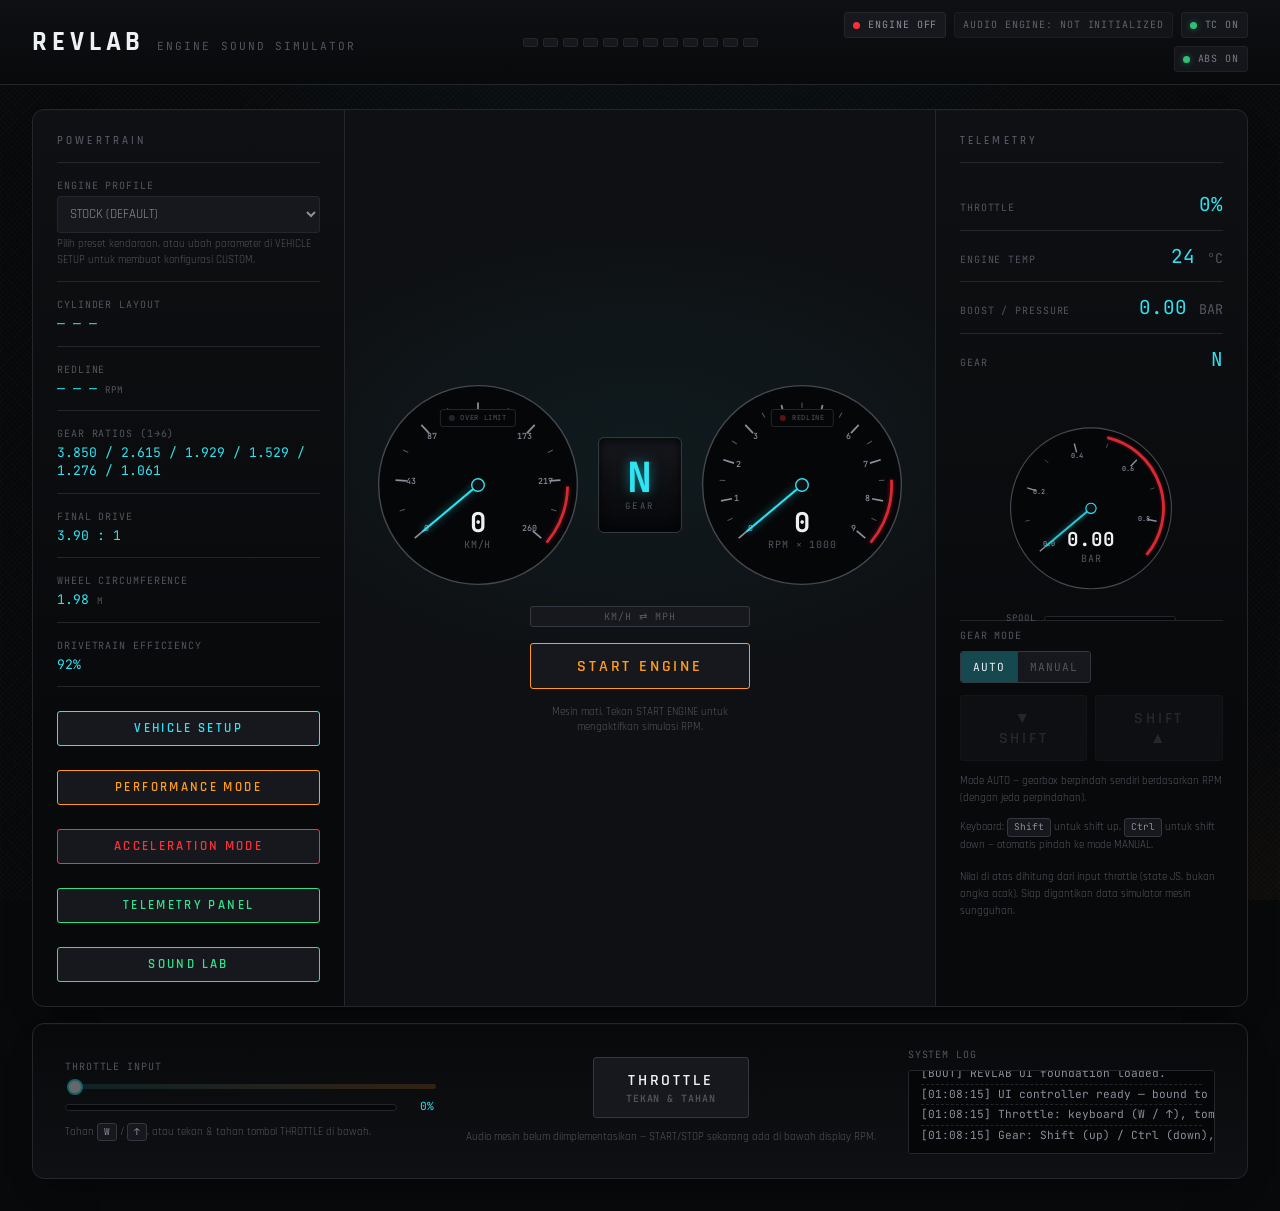
==== commit 4b929264: "Hapus semua file lama & extract/upload revlab-rpm-audio-turbo-3-telemetry.zip lewat GitHub Uploader" ====
--- a/revlab/index.html
+++ b/revlab/index.html
@@ -62,12 +62,18 @@
       <section class="panel panel--engine" aria-label="Engine selection">
         <h2 class="panel__title">POWERTRAIN</h2>
 
+        <!-- PRESET SELECTOR — options populated by ui-controller.js from
+             VehicleSetup.getPresets() (backed by vehicle-presets.js), plus
+             a leading STOCK entry and a trailing CUSTOM entry. Picking a
+             preset calls VehicleSetup.applyPreset(id), which pushes every
+             parameter (weight/power/torque/RPM range/gears/final drive/
+             throttle response/engine braking/top speed/induction/sound
+             character) into the simulation in one shot — see
+             js/modules/vehicle-setup.js. -->
         <div class="field">
           <label class="field__label" for="engineSelect">ENGINE PROFILE</label>
-          <select id="engineSelect" class="field__select" disabled>
-            <option>— Belum ada profil terpasang —</option>
-          </select>
-          <p class="field__hint">Profil mesin &amp; sample suara akan ditambahkan pada tahap berikutnya.</p>
+          <select id="engineSelect" class="field__select"></select>
+          <p class="field__hint" id="engineSelectHint">Pilih preset kendaraan, atau ubah parameter di VEHICLE SETUP untuk membuat konfigurasi CUSTOM.</p>
         </div>
 
         <div class="field">
@@ -115,6 +121,18 @@
           class="btn btn--performance"
           type="button"
         >PERFORMANCE MODE</button>
+
+        <button
+          id="accelModeOpenBtn"
+          class="btn btn--accel"
+          type="button"
+        >ACCELERATION MODE</button>
+
+        <button
+          id="telemetryPanelOpenBtn"
+          class="btn btn--telemetry"
+          type="button"
+        >TELEMETRY PANEL</button>
 
         <button
           id="soundLabOpenBtn"
@@ -520,6 +538,136 @@
       </div>
     </div>
 
+    <!-- ============ ACCELERATION MODE (modal) ============ -->
+    <!-- Standing-start (0 KPH) acceleration run: LAUNCH floors the
+         throttle from a clean reset baseline, gear mode is forced to
+         AUTO for the run so the gearbox shifts itself, and every split
+         time below is computed by interpolating the SAME EngineState
+         speed signal every other gauge in REVLAB reads — see
+         js/modules/acceleration-mode.js. Nothing here is random or
+         hand-typed. -->
+    <div class="modal-overlay" id="accelModeOverlay" data-open="false" aria-hidden="true">
+      <div class="modal modal--wide" role="dialog" aria-modal="true" aria-labelledby="accelModeTitle">
+        <div class="modal__header">
+          <h2 class="modal__title" id="accelModeTitle">ACCELERATION MODE</h2>
+          <button class="modal__close" id="accelModeCloseBtn" type="button" aria-label="Tutup Acceleration Mode">✕</button>
+        </div>
+
+        <div class="modal__body">
+
+          <section class="perf-readouts" aria-label="Acceleration readouts">
+            <div class="perf-stat">
+              <span class="perf-stat__label">SPEED</span>
+              <span class="perf-stat__value" id="accelSpeed">0<small class="perf-stat__unit" id="accelSpeedUnit">KM/H</small></span>
+            </div>
+            <div class="perf-stat">
+              <span class="perf-stat__label">GEAR</span>
+              <span class="perf-stat__value" id="accelGear">N</span>
+            </div>
+            <div class="perf-stat">
+              <span class="perf-stat__label">RPM</span>
+              <span class="perf-stat__value" id="accelRpm">0<small class="perf-stat__unit">RPM</small></span>
+            </div>
+            <div class="perf-stat">
+              <span class="perf-stat__label">THROTTLE</span>
+              <span class="perf-stat__value" id="accelThrottle">0<small class="perf-stat__unit">%</small></span>
+            </div>
+            <div class="perf-stat">
+              <span class="perf-stat__label">ELAPSED TIME</span>
+              <span class="perf-stat__value" id="accelElapsed">0.00<small class="perf-stat__unit">S</small></span>
+            </div>
+          </section>
+
+          <section class="accel-ladder" id="accelLadder" aria-label="Hasil split akselerasi"></section>
+
+          <p class="field__hint">LAUNCH selalu mulai dari 0 KPH (reset otomatis), throttle 100%, gear AUTO. Split 0–100 MPH hanya muncul saat satuan kecepatan kokpit diset ke MPH. Semua waktu dihitung dari sinyal speed simulator (EngineState) yang sama dengan speedometer kokpit — bukan angka acak.</p>
+        </div>
+
+        <div class="modal__footer">
+          <span class="perf-sim-state" id="accelStatusLabel" data-state="idle">STANDBY — SIAP LAUNCH</span>
+          <div class="modal__actions">
+            <button class="btn btn--danger" id="accelResetBtn" type="button">RESET</button>
+            <button class="btn btn--setup" id="accelStopBtn" type="button" disabled>STOP</button>
+            <button class="btn btn--primary" id="accelLaunchBtn" type="button">LAUNCH</button>
+          </div>
+        </div>
+      </div>
+    </div>
+
+    <!-- ============ TELEMETRY PANEL (modal) ============ -->
+    <!-- Realtime data grid + event log, both sourced from EngineState.
+         The event log is edge-detected off simulation state (engineOn,
+         gearShiftEventId, inRedline, revLimiting, engineTempC, speedKmh
+         vs the Top Speed governor) — see js/modules/telemetry-panel.js.
+         Detection runs continuously in the background, not just while
+         this panel happens to be open. -->
+    <div class="modal-overlay" id="telemetryPanelOverlay" data-open="false" aria-hidden="true">
+      <div class="modal modal--wide" role="dialog" aria-modal="true" aria-labelledby="telemetryPanelTitle">
+        <div class="modal__header">
+          <h2 class="modal__title" id="telemetryPanelTitle">TELEMETRY PANEL</h2>
+          <button class="modal__close" id="telemetryPanelCloseBtn" type="button" aria-label="Tutup Telemetry Panel">✕</button>
+        </div>
+
+        <div class="modal__body">
+
+          <section class="perf-readouts" aria-label="Data telemetri realtime">
+            <div class="perf-stat">
+              <span class="perf-stat__label">SPEED</span>
+              <span class="perf-stat__value" id="telemetrySpeed">0<small class="perf-stat__unit" id="telemetrySpeedUnit">KM/H</small></span>
+            </div>
+            <div class="perf-stat">
+              <span class="perf-stat__label">RPM</span>
+              <span class="perf-stat__value" id="telemetryRpm">0<small class="perf-stat__unit">RPM</small></span>
+            </div>
+            <div class="perf-stat">
+              <span class="perf-stat__label">GEAR</span>
+              <span class="perf-stat__value" id="telemetryGear">N</span>
+            </div>
+            <div class="perf-stat">
+              <span class="perf-stat__label">THROTTLE</span>
+              <span class="perf-stat__value" id="telemetryThrottle">0<small class="perf-stat__unit">%</small></span>
+            </div>
+            <div class="perf-stat">
+              <span class="perf-stat__label">TORQUE</span>
+              <span class="perf-stat__value" id="telemetryTorque">0<small class="perf-stat__unit">NM</small></span>
+            </div>
+            <div class="perf-stat">
+              <span class="perf-stat__label">POWER</span>
+              <span class="perf-stat__value" id="telemetryPower">0<small class="perf-stat__unit">HP</small></span>
+            </div>
+            <div class="perf-stat">
+              <span class="perf-stat__label">BOOST</span>
+              <span class="perf-stat__value" id="telemetryBoost">0.00<small class="perf-stat__unit">BAR</small></span>
+            </div>
+            <div class="perf-stat">
+              <span class="perf-stat__label">TEMPERATURE</span>
+              <span class="perf-stat__value" id="telemetryTemp">24<small class="perf-stat__unit">°C</small></span>
+            </div>
+            <div class="perf-stat">
+              <span class="perf-stat__label">ENGINE LOAD</span>
+              <span class="perf-stat__value" id="telemetryLoad">0<small class="perf-stat__unit">%</small></span>
+            </div>
+          </section>
+
+          <section class="telemetry-events" aria-label="Event log">
+            <div class="telemetry-events__header">
+              <span class="perf-graph__title">EVENT LOG</span>
+              <button class="btn btn--danger btn--small" id="telemetryClearLogBtn" type="button">CLEAR LOG</button>
+            </div>
+            <div class="telemetry-log" id="telemetryEventLog"></div>
+          </section>
+
+          <p class="field__hint">Event (ENGINE START/STOP, GEAR SHIFT, REDLINE, LIMITER, OVERHEAT, TOP SPEED) dideteksi langsung dari perubahan state simulator (EngineState) — bukan dipicu manual dan bukan angka acak.</p>
+        </div>
+
+        <div class="modal__footer">
+          <div class="modal__actions">
+            <button class="btn btn--primary" id="telemetryPanelDoneBtn" type="button">SELESAI</button>
+          </div>
+        </div>
+      </div>
+    </div>
+
     <!-- ============ SOUND LAB (modal) ============ -->
     <!-- Lets the user load their OWN local audio files (Idle / Low RPM /
          Mid RPM / High RPM / Limiter / Turbo / Shift) via <input
@@ -572,12 +720,15 @@
   <script src="js/modules/rpm-simulator.js"></script>
   <script src="js/modules/gearbox.js"></script>
   <script src="js/modules/engine-state.js"></script>
+  <script src="js/modules/vehicle-presets.js"></script>
   <script src="js/modules/vehicle-setup.js"></script>
   <script src="js/modules/audio-engine.js"></script>
   <script src="js/modules/sound-lab.js"></script>
   <script src="js/modules/throttle-controller.js"></script>
   <script src="js/modules/ui-controller.js"></script>
   <script src="js/modules/performance-mode.js"></script>
+  <script src="js/modules/acceleration-mode.js"></script>
+  <script src="js/modules/telemetry-panel.js"></script>
   <script src="js/main.js"></script>
 </body>
 </html>
--- a/revlab/css/components.css
+++ b/revlab/css/components.css
@@ -1044,6 +1044,176 @@
   color: var(--bg-0);
 }
 
+/* ---------- ACCELERATION MODE trigger button ---------- */
+.btn--accel {
+  margin-top: var(--sp-2);
+  border-color: var(--accent-red);
+  color: var(--accent-red);
+  font-size: var(--fs-sm);
+  padding: var(--sp-2) var(--sp-4);
+  width: 100%;
+}
+
+.btn--accel:hover {
+  background: var(--accent-red);
+  color: var(--bg-0);
+}
+
+/* ---------- ACCELERATION MODE ladder ---------- */
+.accel-ladder {
+  display: grid;
+  grid-template-columns: repeat(auto-fit, minmax(160px, 1fr));
+  gap: var(--sp-3);
+}
+
+.accel-row {
+  display: flex;
+  align-items: center;
+  justify-content: space-between;
+  gap: var(--sp-3);
+  background: var(--bg-2);
+  border: 1px solid var(--border-0);
+  border-radius: var(--radius-sm);
+  padding: var(--sp-3);
+  transition: border-color var(--dur-fast) var(--ease-out);
+}
+
+.accel-row[data-state="done"] {
+  border-color: var(--accent-ok);
+}
+
+.accel-row[data-state="pending"] {
+  border-color: var(--accent-amber);
+}
+
+.accel-row[data-state="missed"] {
+  border-color: var(--accent-red);
+}
+
+.accel-row__label {
+  font-family: var(--font-mono);
+  font-size: var(--fs-xs);
+  letter-spacing: var(--tracking-wide);
+  color: var(--text-2);
+}
+
+.accel-row__value {
+  font-family: var(--font-mono);
+  font-size: var(--fs-lg);
+  font-variant-numeric: tabular-nums;
+  color: var(--text-0);
+}
+
+.accel-row__value[data-state="done"] {
+  color: var(--accent-ok);
+}
+
+.accel-row__value[data-state="pending"] {
+  color: var(--accent-amber);
+}
+
+.accel-row__value[data-state="missed"] {
+  color: var(--accent-red);
+  font-size: var(--fs-xs);
+}
+
+/* ---------- TELEMETRY PANEL trigger button ---------- */
+.btn--telemetry {
+  margin-top: var(--sp-2);
+  border-color: var(--accent-ok);
+  color: var(--accent-ok);
+  font-size: var(--fs-sm);
+  padding: var(--sp-2) var(--sp-4);
+  width: 100%;
+}
+
+.btn--telemetry:hover {
+  background: var(--accent-ok);
+  color: var(--bg-0);
+}
+
+.btn--small {
+  padding: var(--sp-1) var(--sp-3);
+  font-size: var(--fs-xs);
+}
+
+/* ---------- TELEMETRY PANEL event log ---------- */
+.telemetry-events {
+  display: flex;
+  flex-direction: column;
+  gap: var(--sp-2);
+}
+
+.telemetry-events__header {
+  display: flex;
+  align-items: center;
+  justify-content: space-between;
+}
+
+.telemetry-log {
+  background: var(--bg-recess);
+  border: 1px solid var(--border-0);
+  border-radius: var(--radius-sm);
+  padding: var(--sp-2) var(--sp-3);
+  height: 220px;
+  overflow-y: auto;
+  font-family: var(--font-mono);
+  font-size: var(--fs-xs);
+}
+
+.telemetry-log__empty {
+  color: var(--text-2);
+  padding: var(--sp-2) 0;
+}
+
+.telemetry-log__row {
+  display: grid;
+  grid-template-columns: 64px 96px 1fr;
+  gap: var(--sp-2);
+  align-items: baseline;
+  padding: 3px 0;
+  color: var(--text-1);
+}
+
+.telemetry-log__row + .telemetry-log__row {
+  border-top: 1px dashed var(--border-0);
+}
+
+.telemetry-log__time {
+  color: var(--text-2);
+}
+
+.telemetry-log__tag {
+  font-weight: 600;
+  letter-spacing: var(--tracking-wide);
+}
+
+.telemetry-log__row[data-tone="ok"] .telemetry-log__tag {
+  color: var(--accent-ok);
+}
+
+.telemetry-log__row[data-tone="cyan"] .telemetry-log__tag {
+  color: var(--accent-cyan);
+}
+
+.telemetry-log__row[data-tone="amber"] .telemetry-log__tag {
+  color: var(--accent-amber);
+}
+
+.telemetry-log__row[data-tone="red"] .telemetry-log__tag {
+  color: var(--accent-red);
+}
+
+.telemetry-log__row[data-tone="neutral"] .telemetry-log__tag {
+  color: var(--text-2);
+}
+
+.telemetry-log__msg {
+  color: var(--text-1);
+  white-space: normal;
+  word-break: break-word;
+}
+
 /* ---------- PERFORMANCE MODE panel ---------- */
 .modal--wide {
   width: min(920px, 100%);
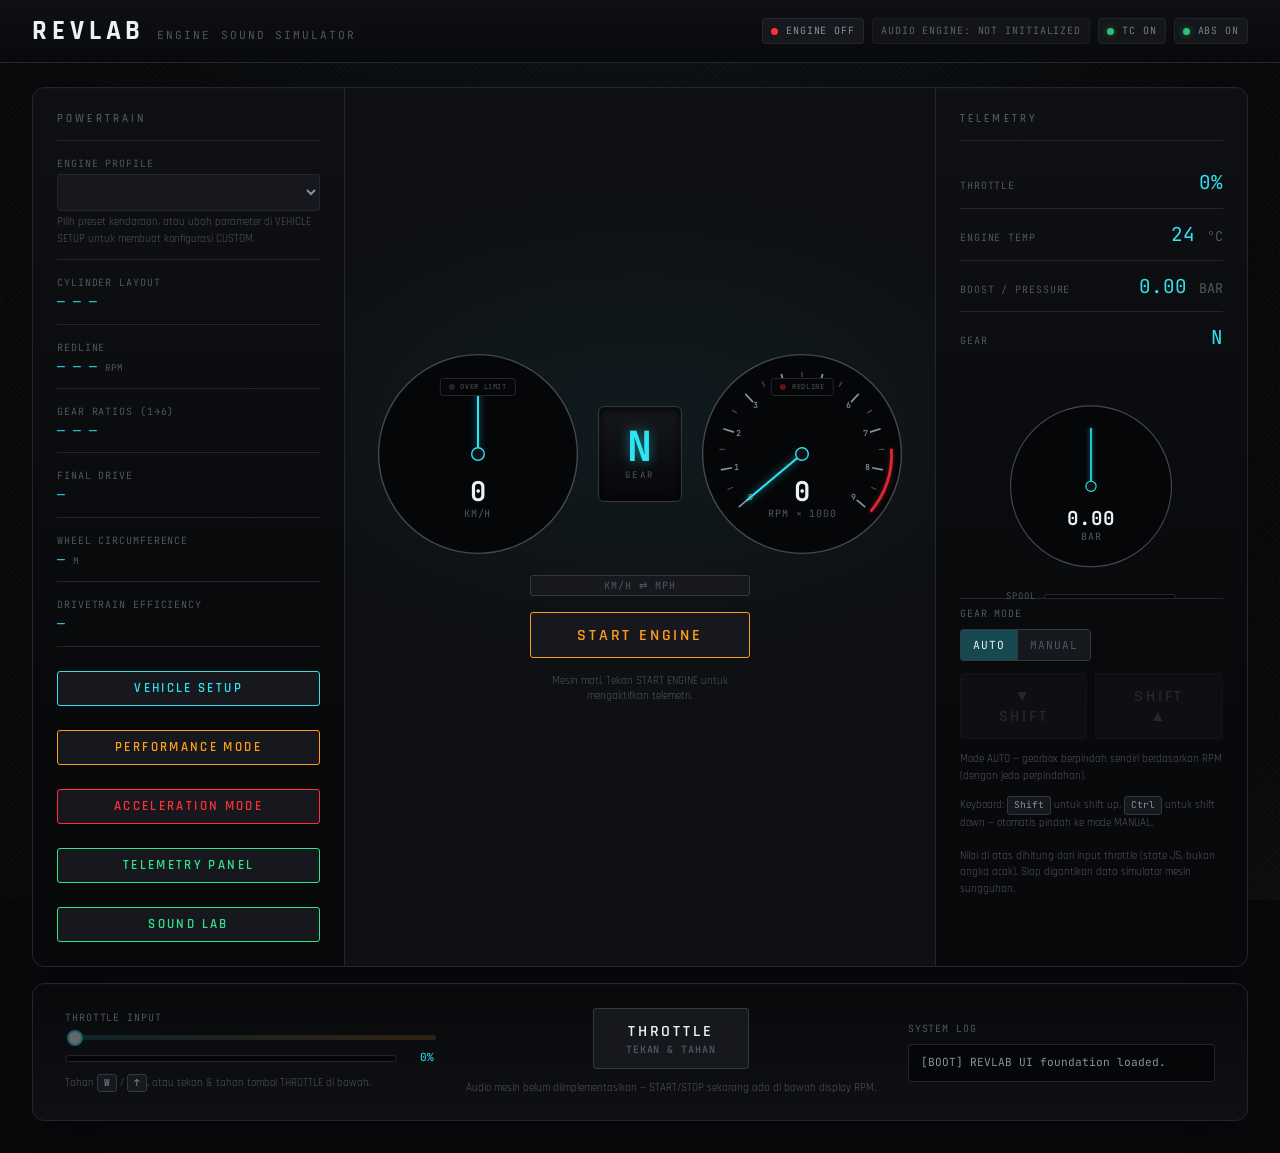
==== commit b672de51: "Hapus semua file lama & extract/upload revlab-updated.zip lewat GitHub Uploader" ====
--- a/revlab/index.html
+++ b/revlab/index.html
@@ -717,8 +717,8 @@
   <script src="js/modules/gauge.js"></script>
   <script src="js/modules/speed-gauge.js"></script>
   <script src="js/modules/boost-gauge.js"></script>
+  <script src="js/modules/gearbox.js"></script>
   <script src="js/modules/rpm-simulator.js"></script>
-  <script src="js/modules/gearbox.js"></script>
   <script src="js/modules/engine-state.js"></script>
   <script src="js/modules/vehicle-presets.js"></script>
   <script src="js/modules/vehicle-setup.js"></script>
